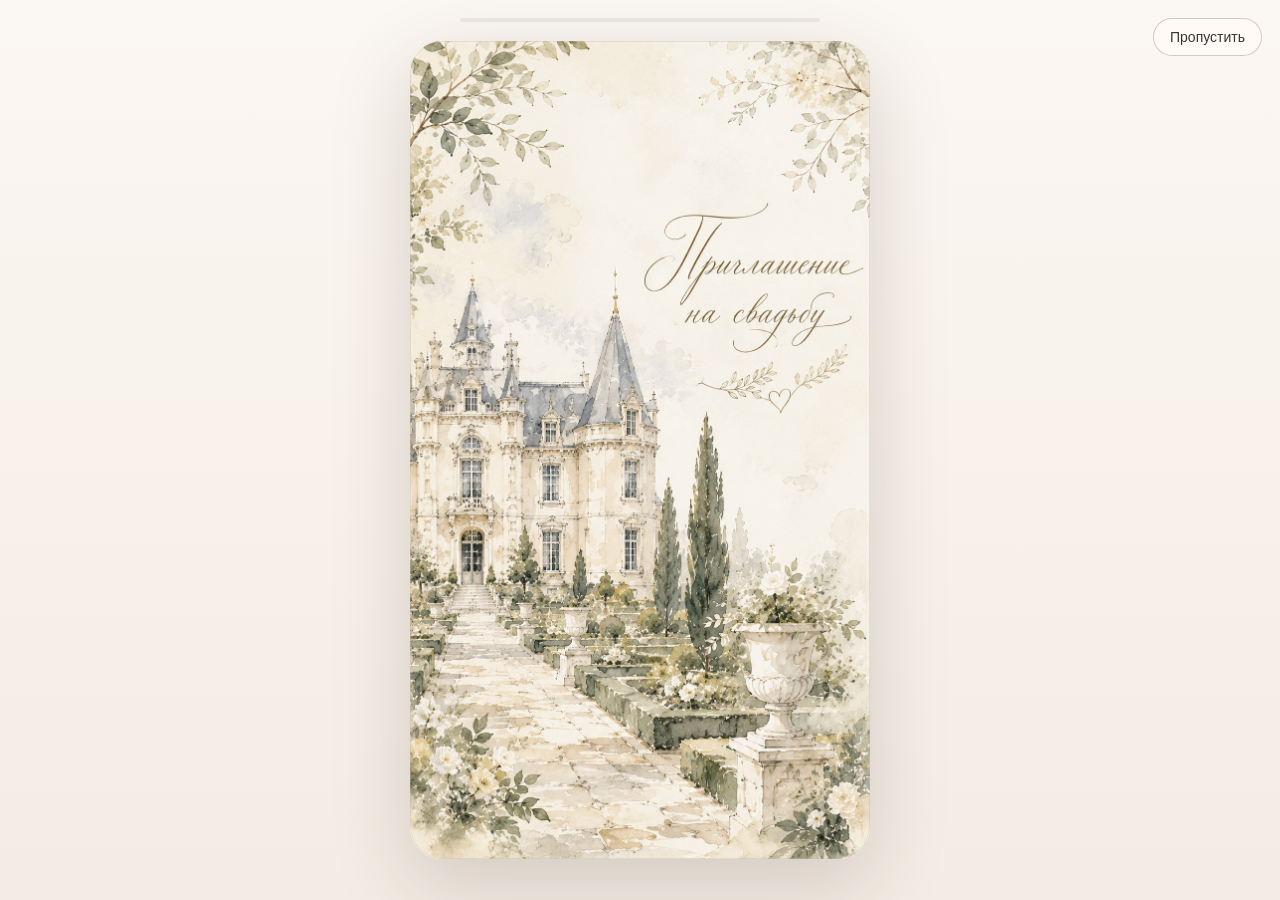
==== index.html @ 10ecd002 "initial commit" ====
<!DOCTYPE html>
<html lang="ru">
<head>
  <meta charset="UTF-8" />
  <meta name="viewport" content="width=device-width, initial-scale=1.0" />
  <meta name="robots" content="noindex,nofollow,noarchive,nosnippet,noimageindex" />
  <meta name="description" content="Персональное приглашение на свадьбу Дмитрия и Софьи — 18 сентября 2026 года." />
  <meta property="og:title" content="Свадьба Дмитрия и Софьи" />
  <meta property="og:description" content="Персональное приглашение на свадьбу — 18 сентября 2026 года." />
  <meta property="og:type" content="website" />
  <title>Свадьба Дмитрия и Софьи</title>
  <link rel="preconnect" href="https://fonts.googleapis.com">
  <link rel="preconnect" href="https://fonts.gstatic.com" crossorigin>
  <link href="https://fonts.googleapis.com/css2?family=Cormorant+Garamond:wght@400;500;600;700&family=Inter:wght@400;500;600&family=Marck+Script&display=swap" rel="stylesheet">
  <link rel="stylesheet" href="styles.css" />
</head>
<body class="intro-active">
  <div id="intro" class="intro-screen" aria-label="Анимационное приглашение">
    <button id="skipIntro" class="skip-intro" type="button">Пропустить</button>
    <div class="intro-progress" aria-hidden="true"><span id="progressBar"></span></div>

    <section class="intro-scene active" data-duration="4300">
      <div class="scene-card illustration-card">
        <img src="assets/scene-01-invitation.png" class="scene-bg contain-view no-zoom" alt="Акварельная заставка с замком и надписью Приглашение на свадьбу" />
      </div>
    </section>

    <section class="intro-scene" data-duration="3600">
      <div class="scene-card illustration-card">
        <img src="assets/scene-02-bride.png" class="scene-bg contain-view no-zoom" alt="Акварельная сцена с платьем невесты и именем Софья" />
      </div>
    </section>

    <section class="intro-scene" data-duration="3600">
      <div class="scene-card illustration-card">
        <img src="assets/scene-03-groom.png" class="scene-bg contain-view no-zoom" alt="Акварельная сцена с костюмом жениха и именем Дмитрий" />
      </div>
    </section>

    <section class="intro-scene" data-duration="4300">
      <div class="scene-card illustration-card">
        <img src="assets/scene-04-together.png" class="scene-bg contain-view no-zoom" alt="Акварельная сцена с приглашением отпраздновать свадьбу вместе" />
      </div>
    </section>

    <section class="intro-scene" data-duration="5600">
      <div class="scene-card illustration-card">
        <img src="assets/scene-05-details.png" class="scene-bg contain-view no-zoom" alt="Акварельная сцена с датой, временем и местом свадьбы" />
      </div>
    </section>
  </div>

  <main id="site" class="site hidden">
    <header class="hero section-paper">
      <div class="hero-inner">
        <figure class="hero-art watercolor-figure reveal" aria-hidden="true">
          <img src="assets/illustration-villa.png" alt="" />
        </figure>
        <p class="eyebrow" id="greeting">Дорогие гости!</p>
        <h1 class="hero-title">Дмитрий <span>&amp;</span> Софья</h1>
        <p class="hero-date">18 сентября 2026 · пятница</p>
        <p class="hero-text">Мы будем счастливы разделить с вами один из самых важных дней нашей жизни и приглашаем вас на нашу свадьбу.</p>
        <div class="hero-actions">
          <a href="#details" class="btn btn-primary">Открыть приглашение</a>
          <button id="calendarBtn" class="btn btn-outline" type="button">Добавить в календарь</button>
        </div>
      </div>
    </header>

    <section class="countdown-wrap">
      <div class="countdown section-paper small-paper">
        <p class="section-label">До встречи осталось</p>
        <div class="countdown-grid" id="countdown">
          <div><strong id="days">0</strong><span>дней</span></div>
          <div><strong id="hours">0</strong><span>часов</span></div>
          <div><strong id="minutes">0</strong><span>минут</span></div>
        </div>
      </div>
    </section>

    <section id="details" class="details section">
      <div class="section-head">
        <p class="section-label">Важная информация</p>
        <h2>Наш день</h2>
      </div>
      <div class="timeline-card section-paper">
        <div class="timeline-item timeline-item-simple">
          <div class="time">11:20</div>
          <div class="event">
            <h3>Роспись в ЗАГСе</h3>
            <p>Трогательное официальное начало нашего дня.</p>
          </div>
        </div>
        <div class="timeline-item illustrated-event">
          <div class="time">13:00</div>
          <div class="event">
            <h3>Венчание</h3>
            <p>Особенный и очень важный для нас момент.</p>
          </div>
          <figure class="timeline-art reveal" aria-hidden="true">
            <img src="assets/illustration-church.png" alt="" />
          </figure>
        </div>
        <div class="timeline-item illustrated-event reverse-art">
          <div class="time">15:00</div>
          <div class="event">
            <h3>Сбор гостей и welcome</h3>
            <p>Встречаемся, обнимаемся и начинаем праздничный вечер.</p>
          </div>
          <figure class="timeline-art reveal" aria-hidden="true">
            <img src="assets/illustration-dancers.png" alt="" />
          </figure>
        </div>
      </div>
    </section>

    <section class="section split-layout">
      <article class="section-paper info-card">
        <p class="section-label">Место проведения</p>
        <h2>12 Grand Cafe, Москва</h2>
        <p>На данный момент место проведения — <strong>12 Grand Cafe</strong>, Москва.</p>
        <p class="muted">Если появятся уточнения по адресу и логистике, мы обязательно сообщим их дополнительно.</p>
        <a class="btn btn-outline" target="_blank" rel="noopener" href="https://yandex.ru/maps/?text=12%20Grand%20Cafe%20Москва">Открыть на карте</a>
      </article>

      <article class="section-paper info-card">
        <p class="section-label">Пожелания</p>
        <h2>Немного деталей</h2>
        <ul class="soft-list">
          <li><strong>Пожалуйста, без цветов.</strong></li>
          <li>Самый ценный подарок для нас — ваше присутствие в этот день.</li>
          <li>Если вы захотите поздравить нас дополнительно, мы будем рады подарку в конверте.</li>
          <li>Если вам ближе выбрать подарок от себя, нам тоже будет очень приятно — мы будем рады вашему вниманию в любой форме.</li>
        </ul>
        <figure class="wishes-art reveal" aria-hidden="true">
          <img src="assets/illustration-dog.png" alt="" />
        </figure>
      </article>
    </section>

    <section class="section dress-code-section" id="dress-code">
      <div class="section-head">
        <p class="section-label">Дресс-код</p>
        <h2>Festive garden / cocktail</h2>
        <p class="section-subtitle">Нам будет особенно приятно, если вы поддержите мягкую, солнечную палитру нашего праздника.</p>
      </div>

      <div class="dress-code-card section-paper reveal">
        <div class="dress-code-copy">
          <p class="dress-code-lead">Выбирайте нежные, тёплые и природные оттенки. Необязательно попадать в точный цвет — достаточно сохранить общее настроение палитры.</p>

          <div class="palette-brushes" aria-label="Цветовая палитра свадьбы">
            <div class="brush-swatch peach"><span>Персиковый</span></div>
            <div class="brush-swatch apricot"><span>Абрикосовый</span></div>
            <div class="brush-swatch blush"><span>Пудрово-розовый</span></div>
            <div class="brush-swatch butter"><span>Масляно-жёлтый</span></div>
            <div class="brush-swatch sage"><span>Шалфейный</span></div>
            <div class="brush-swatch misty"><span>Дымчато-голубой</span></div>
          </div>

          <div class="dress-code-notes">
            <article>
              <h3>Для девушек</h3>
              <p>Платья миди или макси, женственные костюмы и лёгкие комплекты в персиковых, пудровых, коралловых, сливочных, масляно-жёлтых, шалфейных и дымчато-голубых оттенках.</p>
            </article>
            <article>
              <h3>Для мужчин</h3>
              <p>Светло-серые, бежевые, песочные или оливковые костюмы и брюки. Образ можно дополнить аксессуаром в цветах свадьбы.</p>
            </article>
          </div>

          <p class="dress-code-soft-note">Просим по возможности избегать полностью белых и полностью чёрных образов, неоновых оттенков, спортивной одежды и повседневного денима.</p>
        </div>

        <div class="dress-code-visuals" aria-label="Вдохновение для образов гостей">
          <figure class="moodboard-card moodboard-primary reveal">
            <img src="assets/dress-code-inspiration-01.webp" alt="Свадебная сервировка, пастельные цветы и платья в нежной палитре" />
          </figure>
          <figure class="moodboard-card moodboard-secondary reveal">
            <img src="assets/dress-code-inspiration-02.webp" alt="Яркая цветочная палитра с персиковыми, розовыми, зелёными и голубыми оттенками" />
          </figure>
        </div>
      </div>
    </section>

    <section class="section">
      <div class="section-head">
        <p class="section-label">Ответ на приглашение</p>
        <h2>Подтвердите, пожалуйста, ваше участие</h2>
        <p class="section-subtitle">Будем благодарны, если вы ответите заранее.</p>
      </div>

      <form id="rsvpForm" class="section-paper rsvp-form">
        <div class="form-row full">
          <label for="guestNames">Кого мы приглашаем</label>
          <input id="guestNames" name="guestNames" type="text" readonly />
        </div>

        <fieldset class="full attendance-options">
          <legend>Как вы планируете присутствовать?</legend>
          <label><input type="radio" name="attendance" value="Только на росписи" required> Только на росписи</label>
          <label><input type="radio" name="attendance" value="Только на венчании"> Только на венчании</label>
          <label><input type="radio" name="attendance" value="На венчании и банкете"> На венчании и банкете</label>
          <label><input type="radio" name="attendance" value="На росписи и банкете"> На росписи и банкете</label>
          <label><input type="radio" name="attendance" value="На росписи, венчании и банкете"> На росписи, венчании и банкете</label>
          <label><input type="radio" name="attendance" value="К сожалению, не смогу присутствовать"> К сожалению, не смогу присутствовать</label>
        </fieldset>

        <div class="form-row">
          <label for="contact">Телефон или Telegram</label>
          <input id="contact" name="contact" type="text" placeholder="Чтобы при необходимости быстро связаться с вами" />
        </div>

        <div class="form-row">
          <label for="comment">Комментарий</label>
          <textarea id="comment" name="comment" rows="4" placeholder="При желании вы можете оставить комментарий"></textarea>
        </div>

        <div class="form-row full consent-row">
          <label class="checkbox-line"><input type="checkbox" name="consent" required> Я согласен(на) на обработку указанных данных исключительно для организации свадебного мероприятия.</label>
        </div>

        <div class="form-actions">
          <button class="btn btn-primary" type="submit">Отправить ответ</button>
          <p id="formStatus" class="form-status" aria-live="polite"></p>
        </div>
      </form>
    </section>

    <section class="section organizers">
      <article class="section-paper info-card organizers-card">
        <p class="section-label">Организаторы</p>
        <h2>По всем вопросам можно обращаться</h2>
        <p><strong>Агентство ZABAVY RADI</strong></p>
        <div class="contact-grid">
          <div>
            <h3>Лена</h3>
            <a href="tel:+79376314016">+7 937 631 4016</a>
          </div>
          <div>
            <h3>София</h3>
            <a href="tel:+79160301520">+7 916 030 1520</a>
          </div>
        </div>
      </article>
    </section>

    <section class="closing-scene section">
      <div class="closing-card section-paper reveal">
        <figure class="closing-art" aria-hidden="true">
          <img src="assets/illustration-couple.png" alt="" />
        </figure>
        <div class="closing-copy">
          <p class="section-label">До встречи</p>
          <h2>Будем счастливы провести этот день вместе с вами</h2>
          <p>С любовью, Дмитрий и Софья</p>
        </div>
      </div>
    </section>

    <footer class="footer">
      <p>18 сентября 2026</p>
    </footer>
  </main>

  <script src="config.js"></script>
  <script src="app.js"></script>
</body>
</html>
---- styles.css ----
:root {
  --bg: #f5f0e7;
  --paper: #fffaf4;
  --paper-2: #fdf6ef;
  --ink: #3b342f;
  --soft-ink: #73685f;
  --line: #857568;
  --accent: #b99370;
  --accent-dark: #8c6b4e;
  --shadow: 0 18px 50px rgba(75, 57, 44, 0.10);
  --radius: 28px;
}

* { box-sizing: border-box; }
html { scroll-behavior: smooth; }
body {
  margin: 0;
  background:
    radial-gradient(circle at top left, rgba(185, 147, 112, 0.08), transparent 30%),
    radial-gradient(circle at bottom right, rgba(185, 147, 112, 0.06), transparent 28%),
    var(--bg);
  color: var(--ink);
  font-family: 'Inter', system-ui, sans-serif;
}
body::before {
  content: "";
  position: fixed;
  inset: 0;
  background-image: radial-gradient(rgba(80,60,45,0.04) 1px, transparent 1px);
  background-size: 10px 10px;
  pointer-events: none;
  opacity: .18;
}
body.intro-active { overflow: hidden; }
.hidden { display: none !important; }

.intro-screen {
  position: fixed;
  inset: 0;
  background: linear-gradient(180deg, #fbf7f2 0%, #f4ece4 100%);
  z-index: 50;
  overflow: hidden;
  transition: opacity .55s ease;
}
.skip-intro {
  position: absolute;
  right: 18px;
  top: 18px;
  z-index: 20;
  border: 1px solid rgba(59,52,47,.24);
  background: rgba(255,250,244,.82);
  color: var(--ink);
  padding: 10px 16px;
  border-radius: 999px;
  font-size: 14px;
  cursor: pointer;
  backdrop-filter: blur(8px);
}
.intro-progress {
  position: absolute;
  left: 50%;
  transform: translateX(-50%);
  top: 18px;
  width: min(360px, calc(100vw - 124px));
  height: 4px;
  background: rgba(59,52,47,.08);
  border-radius: 999px;
  overflow: hidden;
  z-index: 19;
}
.intro-progress span {
  display: block;
  width: 0;
  height: 100%;
  background: linear-gradient(90deg, #a88667, #d8b99b);
  transition: width .22s linear;
}
.intro-scene {
  position: absolute;
  inset: 0;
  display: grid;
  place-items: center;
  opacity: 0;
  transform: scale(1.03);
  pointer-events: none;
  transition: opacity .95s ease, transform 1.15s ease;
}
.intro-scene.active {
  opacity: 1;
  transform: scale(1);
}
.scene-card {
  position: relative;
  width: min(94vw, 460px);
  aspect-ratio: 9 / 16;
  border-radius: 32px;
  overflow: hidden;
  box-shadow: 0 24px 80px rgba(56, 39, 28, 0.18);
  background: #fff;
}
.scene-card::before {
  content: "";
  position: absolute;
  inset: 0;
  border-radius: 32px;
  box-shadow: inset 0 0 0 1px rgba(255,255,255,.45);
  z-index: 7;
}
.scene-bg {
  width: 100%;
  height: 100%;
  object-fit: cover;
  display: block;
  transform: scale(1.03);
  filter: saturate(.98) contrast(1.02);
}
.contain-view {
  object-fit: contain;
  padding: 0;
  background: #fbfaf7;
}
.intro-scene.active .scene-bg {
  animation: kenburns 5.8s ease forwards;
}
@keyframes kenburns {
  0% { transform: scale(1.03) translateY(0); }
  100% { transform: scale(1.08) translateY(-1.4%); }
}
.contain-view.intro-scene.active .scene-bg,
.intro-scene.active .contain-view { animation: none; }
.sky-card .scene-bg { object-position: center top; }
.warm-card .scene-bg { object-position: center center; }
.light-card .scene-bg { object-position: center center; }
.scene-shadow {
  position: absolute;
  inset: 0;
  z-index: 2;
  pointer-events: none;
}
.scene-shadow-sky {
  background: linear-gradient(180deg, rgba(255,255,255,.24) 0%, rgba(255,255,255,.04) 45%, rgba(255,250,245,.3) 100%);
}
.scene-shadow-warm {
  background: linear-gradient(180deg, rgba(255,248,238,.28) 0%, rgba(255,248,238,.06) 38%, rgba(241,226,208,.20) 100%);
}
.scene-shadow-light {
  background: linear-gradient(180deg, rgba(255,255,255,.18) 0%, rgba(255,255,255,.04) 100%);
}
.scene-content {
  position: absolute;
  z-index: 6;
  left: 50%;
  transform: translateX(-50%);
  text-align: center;
  width: calc(100% - 48px);
  color: #2f2a27;
  animation: fadeup 1.05s ease both;
}
.scene-content-top { top: 9%; }
.scene-content-middle { top: 23%; }
.scene-content-wide { width: calc(100% - 44px); }
.compact-content { width: calc(100% - 72px); }
.summary-content { width: calc(100% - 56px); }
.scene-plaque {
  padding: 16px 18px;
  border-radius: 24px;
  background: linear-gradient(180deg, rgba(255, 251, 246, 0.84), rgba(255, 248, 241, 0.62));
  backdrop-filter: blur(4px);
  box-shadow: 0 10px 30px rgba(90, 66, 46, 0.08);
}
.narrow-plaque {
  width: min(86%, 320px);
}
.invitation-plaque {
  width: min(88%, 360px);
}
.scene-kicker {
  font-family: 'Cormorant Garamond', serif;
  text-transform: uppercase;
  letter-spacing: .18em;
  font-size: 13px;
  margin: 0 0 8px;
  color: rgba(59,52,47,.78);
}
.scene-title {
  margin: 0;
  font-family: 'Cormorant Garamond', serif;
  font-size: clamp(42px, 8vw, 56px);
  line-height: .96;
  font-weight: 600;
  text-wrap: balance;
}
.scene-title span { color: var(--accent-dark); }
.scene-title-medium {
  font-size: clamp(32px, 7vw, 46px);
  line-height: 1.02;
}
.scene-meta {
  margin: 12px 0 0;
  font-size: 15px;
  color: rgba(59,52,47,.74);
}
.scene-name {
  margin: 2px 0 8px;
  font-family: 'Great Vibes', 'Marck Script', cursive;
  font-size: clamp(60px, 13vw, 82px);
  line-height: .95;
  font-weight: 400;
  color: #5c4132;
}
.scene-note {
  margin: 0;
  font-size: 14px;
  color: rgba(59,52,47,.66);
}
.elegant-script {
  text-shadow: 0 2px 12px rgba(255,255,255,.32);
}
.scene-script {
  margin: 12px 0 0;
  font-family: 'Great Vibes', 'Marck Script', cursive;
  font-size: clamp(30px, 6vw, 40px);
  line-height: 1.1;
  color: #6b4a3a;
}
.summary-tags {
  margin-top: 18px;
  display: flex;
  flex-direction: column;
  gap: 8px;
  align-items: center;
}
.summary-tags span {
  display: inline-flex;
  padding: 8px 14px;
  border-radius: 999px;
  background: rgba(255,255,255,.86);
  border: 1px solid rgba(59,52,47,.08);
  font-size: 14px;
  color: #3c342f;
  text-align: center;
}
@keyframes fadeup {
  from { opacity: 0; transform: translate(-50%, 18px); }
  to { opacity: 1; transform: translate(-50%, 0); }
}

.site {
  position: relative;
  z-index: 1;
  opacity: 0;
  transform: translateY(10px);
  transition: opacity .6s ease, transform .6s ease;
}
.site.revealed {
  opacity: 1;
  transform: translateY(0);
}
.section-paper {
  background: linear-gradient(180deg, var(--paper) 0%, var(--paper-2) 100%);
  border: 1px solid rgba(133,117,104,.25);
  border-radius: var(--radius);
  box-shadow: var(--shadow);
}
.hero {
  max-width: 980px;
  margin: 0 auto;
  padding: 28px 20px 10px;
  background: transparent;
  box-shadow: none;
  border: none;
}
.hero-inner {
  padding: 32px 24px 42px;
  text-align: center;
  position: relative;
  overflow: hidden;
}
.hero-inner::before,
.hero-inner::after {
  content: "~";
  position: absolute;
  color: rgba(133,117,104,.35);
  font-size: 70px;
  line-height: 1;
}
.hero-inner::before { left: 20px; top: 8px; transform: rotate(-12deg); }
.hero-inner::after { right: 20px; bottom: 8px; transform: rotate(12deg); }
.hero-art {
  width: 180px;
  margin: 0 auto 10px;
  padding: 8px;
  border-radius: 24px;
  background: rgba(255,255,255,.5);
}
.doodle-card svg { width: 100%; height: auto; display: block; }
.hero-stroke {
  stroke: var(--line);
  stroke-width: 4;
  stroke-linecap: round;
  stroke-linejoin: round;
}
.eyebrow, .section-label {
  font-family: 'Cormorant Garamond', serif;
  text-transform: uppercase;
  letter-spacing: .16em;
  font-size: 14px;
  color: var(--soft-ink);
  margin: 0 0 10px;
}
.hero-title {
  margin: 0;
  font-family: 'Cormorant Garamond', serif;
  font-size: clamp(52px, 8vw, 92px);
  font-weight: 600;
  line-height: .94;
}
.hero-title span { display: inline-block; font-size: .6em; margin: 0 .08em; color: var(--accent-dark); }
.hero-date {
  margin: 18px 0 10px;
  font-size: 18px;
  color: var(--accent-dark);
}
.hero-text {
  max-width: 620px;
  margin: 0 auto;
  font-size: 18px;
  line-height: 1.65;
  color: var(--soft-ink);
}
.hero-actions {
  margin-top: 24px;
  display: flex;
  flex-wrap: wrap;
  gap: 12px;
  justify-content: center;
}
.btn {
  appearance: none;
  border: 1px solid var(--accent-dark);
  border-radius: 999px;
  padding: 13px 18px;
  text-decoration: none;
  font-size: 15px;
  font-weight: 600;
  cursor: pointer;
  transition: transform .2s ease, background .2s ease, color .2s ease;
}
.btn:hover { transform: translateY(-1px); }
.btn-primary { background: var(--accent-dark); color: #fff; }
.btn-outline { background: transparent; color: var(--ink); }

.countdown-wrap { padding: 6px 20px 0; }
.countdown {
  max-width: 620px;
  margin: 0 auto;
  padding: 20px 24px;
  text-align: center;
}
.small-paper { border-radius: 22px; }
.countdown-grid {
  display: grid;
  grid-template-columns: repeat(3, 1fr);
  gap: 12px;
  margin-top: 14px;
}
.countdown-grid div {
  padding: 12px;
  border: 1px dashed rgba(133,117,104,.35);
  border-radius: 18px;
}
.countdown-grid strong {
  display: block;
  font-family: 'Cormorant Garamond', serif;
  font-size: clamp(30px, 6vw, 44px);
}
.countdown-grid span { color: var(--soft-ink); font-size: 14px; }

.section {
  max-width: 980px;
  margin: 0 auto;
  padding: 50px 20px 0;
}
.section-head {
  text-align: center;
  margin-bottom: 18px;
}
.section h2, .info-card h2, .organizers-card h2 {
  font-family: 'Cormorant Garamond', serif;
  font-size: clamp(36px, 6vw, 54px);
  line-height: 1.05;
  margin: 0;
}
.section-subtitle {
  margin: 10px auto 0;
  max-width: 560px;
  color: var(--soft-ink);
}
.timeline-card {
  padding: 26px 22px;
}
.timeline-item {
  display: grid;
  grid-template-columns: 90px 1fr;
  gap: 16px;
  padding: 16px 0;
  border-bottom: 1px dashed rgba(133,117,104,.32);
}
.timeline-item:last-child { border-bottom: none; }
.time {
  font-family: 'Cormorant Garamond', serif;
  font-size: 34px;
  color: var(--accent-dark);
}
.event h3 {
  margin: 0 0 6px;
  font-size: 22px;
  font-family: 'Cormorant Garamond', serif;
}
.event p {
  margin: 0;
  color: var(--soft-ink);
  line-height: 1.6;
}
.split-layout {
  display: grid;
  grid-template-columns: 1fr 1fr;
  gap: 18px;
}
.info-card {
  padding: 26px 24px;
}
.muted { color: var(--soft-ink); }
.soft-list {
  margin: 0;
  padding-left: 18px;
  line-height: 1.7;
  color: var(--soft-ink);
}
.soft-list li + li { margin-top: 8px; }
.rsvp-form {
  padding: 24px;
  display: grid;
  grid-template-columns: 1fr 1fr;
  gap: 18px;
}
.form-row,
.attendance-options,
.form-actions { display: flex; flex-direction: column; gap: 8px; }
.full { grid-column: 1 / -1; }
label, legend {
  font-size: 14px;
  color: var(--soft-ink);
}
input[type="text"], textarea {
  width: 100%;
  padding: 14px 14px;
  border-radius: 16px;
  border: 1px solid rgba(133,117,104,.28);
  background: rgba(255,255,255,.7);
  color: var(--ink);
  font: inherit;
}
input[readonly] { color: var(--ink); }
textarea { resize: vertical; min-height: 130px; }
fieldset {
  margin: 0;
  padding: 16px;
  border-radius: 18px;
  border: 1px dashed rgba(133,117,104,.35);
}
.attendance-options label,
.checkbox-line {
  display: flex;
  align-items: flex-start;
  gap: 10px;
  line-height: 1.45;
  color: var(--ink);
}
.attendance-options label + label { margin-top: 10px; }
input[type="radio"], input[type="checkbox"] { margin-top: 3px; accent-color: var(--accent-dark); }
.form-actions { align-items: flex-start; }
.form-status {
  min-height: 22px;
  margin: 6px 0 0;
  color: var(--accent-dark);
}
.organizers { padding-bottom: 22px; }
.organizers-card { text-align: center; }
.contact-grid {
  display: grid;
  grid-template-columns: repeat(2, 1fr);
  gap: 12px;
  margin-top: 18px;
}
.contact-grid div {
  padding: 16px;
  border: 1px dashed rgba(133,117,104,.35);
  border-radius: 18px;
}
.contact-grid h3 {
  margin: 0 0 6px;
  font-family: 'Cormorant Garamond', serif;
  font-size: 28px;
}
.contact-grid a {
  color: var(--accent-dark);
  text-decoration: none;
  font-weight: 600;
}
.footer {
  padding: 24px 20px 50px;
  text-align: center;
  color: var(--soft-ink);
  font-family: 'Cormorant Garamond', serif;
  font-size: 28px;
}

@media (max-width: 760px) {
  .scene-card { width: min(95vw, 430px); border-radius: 28px; }
  .scene-content { width: calc(100% - 34px); }
  .compact-content { width: calc(100% - 52px); }
  .summary-content { width: calc(100% - 44px); }
  .scene-plaque { padding: 14px 14px; border-radius: 20px; }
  .narrow-plaque, .invitation-plaque { width: min(90%, 340px); }
  .scene-script { font-size: clamp(28px, 7vw, 36px); }
  .hero-inner { padding: 26px 18px 34px; }
  .split-layout, .rsvp-form { grid-template-columns: 1fr; }
  .timeline-item { grid-template-columns: 1fr; gap: 4px; }
  .time { font-size: 30px; }
  .contact-grid { grid-template-columns: 1fr; }
  .countdown-grid { gap: 8px; }
}

@media (prefers-reduced-motion: reduce) {
  html { scroll-behavior: auto; }
  *, *::before, *::after { animation: none !important; transition: none !important; }
}


/* Updated intro illustration mode */
.illustration-card {
  background: linear-gradient(180deg, #fdfaf5 0%, #f8f1e8 100%);
}
.illustration-card::before {
  box-shadow: inset 0 0 0 1px rgba(203, 185, 166, 0.35);
}
.scene-bg.no-zoom {
  object-fit: contain;
  background: #fbf8f2;
  transform: scale(1);
  filter: none;
}
.intro-scene.active .scene-bg.no-zoom {
  animation: illustrationBreath 5.8s ease forwards;
}
@keyframes illustrationBreath {
  0% { transform: scale(1) translateY(0); }
  100% { transform: scale(1.018) translateY(-0.4%); }
}

/* Integrated watercolor illustrations for the main invitation */
.watercolor-figure,
.timeline-art,
.wishes-art,
.closing-art {
  margin: 0;
}
.watercolor-figure img,
.timeline-art img,
.wishes-art img,
.closing-art img {
  display: block;
  width: 100%;
  height: auto;
}
.hero-art.watercolor-figure {
  width: min(440px, 82vw);
  margin: 0 auto 18px;
  padding: 0;
  border-radius: 0;
  background: transparent;
}
.hero-art.watercolor-figure img {
  filter: saturate(.9) contrast(.98);
}
.timeline-item.illustrated-event {
  grid-template-columns: 90px minmax(0, 1fr) minmax(180px, 250px);
  align-items: center;
}
.timeline-art {
  max-width: 250px;
  justify-self: end;
  opacity: .94;
}
.timeline-item.reverse-art .timeline-art {
  transform: rotate(-1deg);
}
.wishes-art {
  max-width: 280px;
  margin: 18px auto -6px;
}
.closing-scene {
  padding-bottom: 18px;
}
.closing-card {
  display: grid;
  grid-template-columns: minmax(170px, 280px) 1fr;
  gap: 24px;
  align-items: center;
  padding: 24px 28px;
  overflow: hidden;
}
.closing-art {
  max-width: 250px;
  justify-self: center;
}
.closing-copy h2 {
  font-family: 'Cormorant Garamond', serif;
  font-size: clamp(32px, 5vw, 50px);
  line-height: 1.05;
  margin: 0 0 12px;
}
.closing-copy p:last-child {
  margin: 0;
  color: var(--accent-dark);
  font-family: 'Cormorant Garamond', serif;
  font-size: 24px;
}
.reveal {
  opacity: 0;
  transform: translateY(18px) scale(.985);
  transition: opacity .8s ease, transform .9s ease;
}
.reveal.is-visible {
  opacity: 1;
  transform: translateY(0) scale(1);
}
@media (max-width: 760px) {
  .timeline-item.illustrated-event {
    grid-template-columns: 1fr;
  }
  .timeline-art {
    max-width: 280px;
    justify-self: center;
    margin-top: 10px;
  }
  .closing-card {
    grid-template-columns: 1fr;
    text-align: center;
  }
  .closing-art {
    max-width: 220px;
  }
}

/* Dress-code section */
.dress-code-section {
  padding-top: 58px;
}
.dress-code-card {
  display: grid;
  grid-template-columns: minmax(0, 1.05fr) minmax(300px, .95fr);
  gap: 28px;
  padding: 28px;
  overflow: hidden;
  position: relative;
}
.dress-code-card::before {
  content: "";
  position: absolute;
  width: 220px;
  height: 220px;
  right: -80px;
  top: -90px;
  border-radius: 50%;
  background: radial-gradient(circle, rgba(255,179,132,.20), rgba(255,179,132,0) 68%);
  pointer-events: none;
}
.dress-code-copy {
  position: relative;
  z-index: 1;
}
.dress-code-lead {
  margin: 0 0 22px;
  font-size: 17px;
  line-height: 1.7;
  color: var(--soft-ink);
}
.palette-brushes {
  display: grid;
  grid-template-columns: repeat(3, minmax(0, 1fr));
  gap: 12px;
  margin: 0 0 24px;
}
.brush-swatch {
  min-height: 74px;
  display: flex;
  align-items: flex-end;
  padding: 11px 12px;
  border-radius: 18px 9px 16px 10px;
  position: relative;
  overflow: hidden;
  box-shadow: inset 0 0 0 1px rgba(255,255,255,.35), 0 8px 20px rgba(96,71,50,.06);
  transform: rotate(-.4deg);
}
.brush-swatch:nth-child(even) { transform: rotate(.5deg); }
.brush-swatch::before,
.brush-swatch::after {
  content: "";
  position: absolute;
  inset: 7px -9px;
  background: rgba(255,255,255,.15);
  border-radius: 48% 52% 44% 56%;
  filter: blur(7px);
}
.brush-swatch::after {
  inset: auto -6px -12px 8px;
  height: 24px;
  background: rgba(255,255,255,.20);
}
.brush-swatch span {
  position: relative;
  z-index: 1;
  font-size: 12px;
  line-height: 1.2;
  color: rgba(58,47,40,.82);
  font-weight: 600;
}
.brush-swatch.peach { background: #ffc98c; }
.brush-swatch.apricot { background: #ffb384; }
.brush-swatch.blush { background: #e99797; }
.brush-swatch.butter { background: #f6d887; }
.brush-swatch.sage { background: #c7c29d; }
.brush-swatch.misty { background: #b8cfe0; }
.dress-code-notes {
  display: grid;
  grid-template-columns: repeat(2, minmax(0, 1fr));
  gap: 14px;
}
.dress-code-notes article {
  padding: 16px;
  border: 1px dashed rgba(133,117,104,.34);
  border-radius: 18px;
  background: rgba(255,255,255,.40);
}
.dress-code-notes h3 {
  margin: 0 0 7px;
  font-family: 'Cormorant Garamond', serif;
  font-size: 25px;
}
.dress-code-notes p {
  margin: 0;
  color: var(--soft-ink);
  line-height: 1.62;
  font-size: 14px;
}
.dress-code-soft-note {
  margin: 18px 0 0;
  padding-left: 16px;
  border-left: 2px solid rgba(140,107,78,.35);
  color: var(--soft-ink);
  font-size: 14px;
  line-height: 1.65;
}
.dress-code-visuals {
  display: grid;
  grid-template-columns: 1fr .82fr;
  gap: 14px;
  align-items: center;
  min-height: 520px;
}
.moodboard-card {
  margin: 0;
  border-radius: 22px;
  overflow: hidden;
  background: #fff;
  box-shadow: 0 20px 50px rgba(79,60,47,.13);
  border: 8px solid rgba(255,253,249,.92);
}
.moodboard-card img {
  display: block;
  width: 100%;
  height: 100%;
  object-fit: cover;
}
.moodboard-primary {
  height: 500px;
  transform: rotate(-1.4deg);
}
.moodboard-secondary {
  height: 410px;
  transform: translateY(22px) rotate(1.8deg);
}
@media (max-width: 900px) {
  .dress-code-card {
    grid-template-columns: 1fr;
  }
  .dress-code-visuals {
    min-height: 0;
    grid-template-columns: 1fr 1fr;
  }
  .moodboard-primary,
  .moodboard-secondary {
    height: 440px;
    transform: rotate(-.8deg);
  }
  .moodboard-secondary { transform: translateY(12px) rotate(1deg); }
}
@media (max-width: 620px) {
  .dress-code-card { padding: 20px; }
  .palette-brushes { grid-template-columns: repeat(2, minmax(0,1fr)); }
  .dress-code-notes { grid-template-columns: 1fr; }
  .dress-code-visuals {
    grid-template-columns: 1fr;
    gap: 18px;
  }
  .moodboard-primary,
  .moodboard-secondary {
    height: auto;
    transform: none;
  }
  .moodboard-card img { height: auto; object-fit: contain; }
}
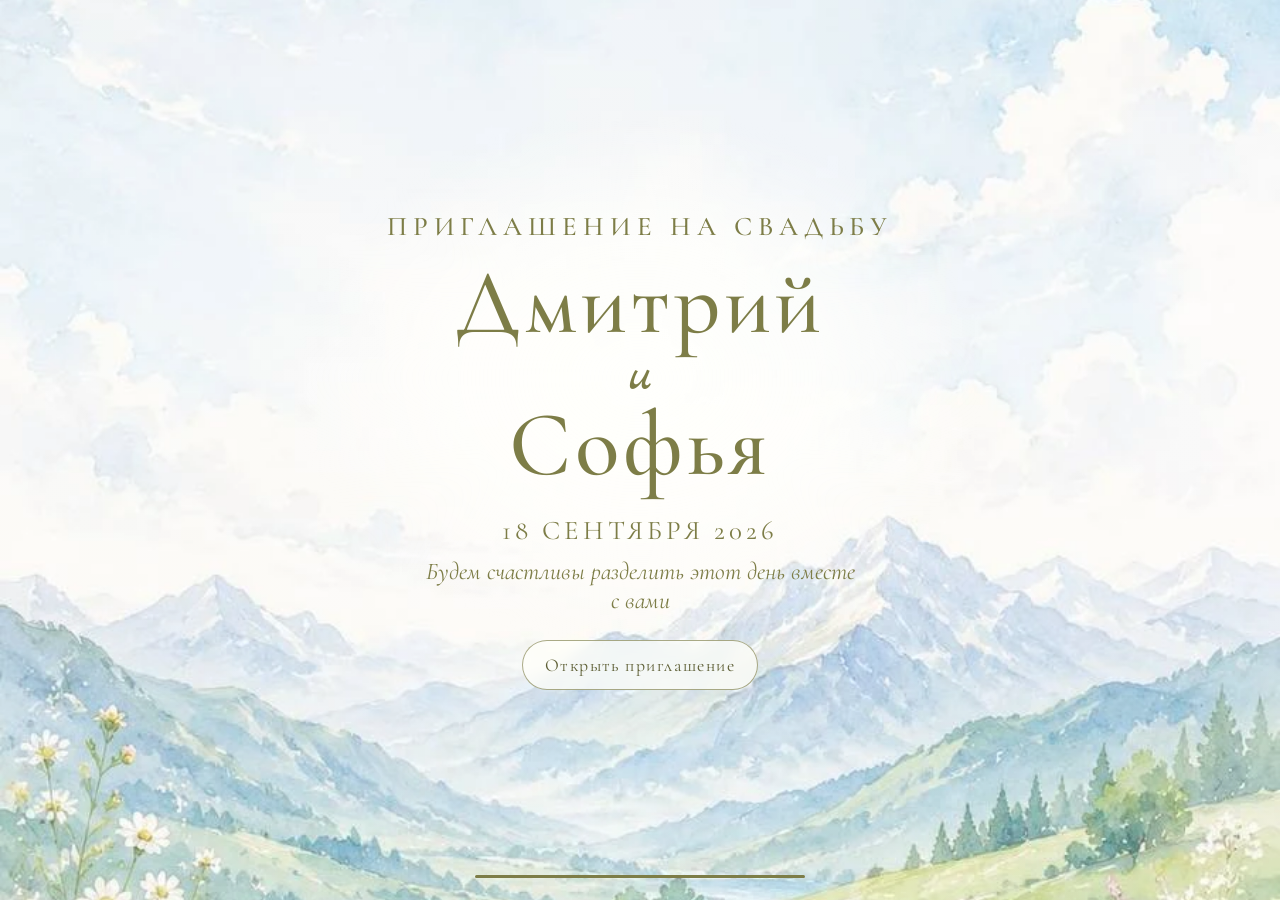
==== commit ea093505: "Изменение превью, дизайна, шрифтов, добавление недостающих фото" ====
--- a/index.html
+++ b/index.html
@@ -9,257 +9,258 @@
   <meta property="og:description" content="Персональное приглашение на свадьбу — 18 сентября 2026 года." />
   <meta property="og:type" content="website" />
   <title>Свадьба Дмитрия и Софьи</title>
-  <link rel="preconnect" href="https://fonts.googleapis.com">
-  <link rel="preconnect" href="https://fonts.gstatic.com" crossorigin>
-  <link href="https://fonts.googleapis.com/css2?family=Cormorant+Garamond:wght@400;500;600;700&family=Inter:wght@400;500;600&family=Marck+Script&display=swap" rel="stylesheet">
+
+  <link rel="preconnect" href="https://fonts.googleapis.com" />
+  <link rel="preconnect" href="https://fonts.gstatic.com" crossorigin />
+  <link href="https://fonts.googleapis.com/css2?family=Cormorant+Garamond:ital,wght@0,400;0,500;0,600;1,400&family=Inter:wght@400;500;600&family=Marck+Script&display=swap" rel="stylesheet" />
   <link rel="stylesheet" href="styles.css" />
 </head>
 <body class="intro-active">
-  <div id="intro" class="intro-screen" aria-label="Анимационное приглашение">
-    <button id="skipIntro" class="skip-intro" type="button">Пропустить</button>
-    <div class="intro-progress" aria-hidden="true"><span id="progressBar"></span></div>
-
-    <section class="intro-scene active" data-duration="4300">
-      <div class="scene-card illustration-card">
-        <img src="assets/scene-01-invitation.png" class="scene-bg contain-view no-zoom" alt="Акварельная заставка с замком и надписью Приглашение на свадьбу" />
-      </div>
-    </section>
-
-    <section class="intro-scene" data-duration="3600">
-      <div class="scene-card illustration-card">
-        <img src="assets/scene-02-bride.png" class="scene-bg contain-view no-zoom" alt="Акварельная сцена с платьем невесты и именем Софья" />
-      </div>
-    </section>
-
-    <section class="intro-scene" data-duration="3600">
-      <div class="scene-card illustration-card">
-        <img src="assets/scene-03-groom.png" class="scene-bg contain-view no-zoom" alt="Акварельная сцена с костюмом жениха и именем Дмитрий" />
-      </div>
-    </section>
-
-    <section class="intro-scene" data-duration="4300">
-      <div class="scene-card illustration-card">
-        <img src="assets/scene-04-together.png" class="scene-bg contain-view no-zoom" alt="Акварельная сцена с приглашением отпраздновать свадьбу вместе" />
-      </div>
-    </section>
-
-    <section class="intro-scene" data-duration="5600">
-      <div class="scene-card illustration-card">
-        <img src="assets/scene-05-details.png" class="scene-bg contain-view no-zoom" alt="Акварельная сцена с датой, временем и местом свадьбы" />
-      </div>
-    </section>
+  <!-- Одна заставка на основе акварельного пейзажа -->
+  <div id="intro" class="intro" aria-label="Заставка свадебного приглашения">
+    <div class="intro__wash" aria-hidden="true"></div>
+    <div class="intro__content">
+      <p class="intro__eyebrow">Приглашение на свадьбу</p>
+      <h1 class="intro__names">Дмитрий <span>и</span> Софья</h1>
+      <p class="intro__date">18 сентября 2026</p>
+      <p class="intro__line">Будем счастливы разделить этот день вместе с вами</p>
+      <button id="openInvitation" class="intro__button" type="button">Открыть приглашение</button>
+    </div>
+    <div class="intro__progress" aria-hidden="true"><span></span></div>
   </div>
 
   <main id="site" class="site hidden">
-    <header class="hero section-paper">
-      <div class="hero-inner">
-        <figure class="hero-art watercolor-figure reveal" aria-hidden="true">
-          <img src="assets/illustration-villa.png" alt="" />
-        </figure>
-        <p class="eyebrow" id="greeting">Дорогие гости!</p>
-        <h1 class="hero-title">Дмитрий <span>&amp;</span> Софья</h1>
-        <p class="hero-date">18 сентября 2026 · пятница</p>
-        <p class="hero-text">Мы будем счастливы разделить с вами один из самых важных дней нашей жизни и приглашаем вас на нашу свадьбу.</p>
-        <div class="hero-actions">
-          <a href="#details" class="btn btn-primary">Открыть приглашение</a>
-          <button id="calendarBtn" class="btn btn-outline" type="button">Добавить в календарь</button>
-        </div>
+    <!-- Главное окно приглашения: стилистика Save the Date -->
+    <header class="invitation-card hero-card reveal">
+      <figure class="hero-card__art" aria-hidden="true">
+        <img src="assets/art-hero-top.png" alt="" />
+      </figure>
+      <div class="hero-card__ornament" aria-hidden="true"></div>
+      <p class="editorial-label" id="greeting">Дорогие гости!</p>
+      <h1 class="script-title">Дмитрий и Софья</h1>
+      <p class="hero-card__small">приглашают вас на свадьбу</p>
+      <p class="hero-card__date">18 · 09 · 2026</p>
+      <p class="hero-card__weekday">пятница</p>
+      <p class="hero-card__copy">Мы будем счастливы разделить с вами один из самых важных дней нашей жизни.</p>
+      <div class="hero-actions">
+        <a href="#schedule" class="button button--filled">Программа дня</a>
+        <button id="calendarBtn" class="button button--outline" type="button">Добавить в календарь</button>
       </div>
     </header>
 
-    <section class="countdown-wrap">
-      <div class="countdown section-paper small-paper">
-        <p class="section-label">До встречи осталось</p>
-        <div class="countdown-grid" id="countdown">
-          <div><strong id="days">0</strong><span>дней</span></div>
-          <div><strong id="hours">0</strong><span>часов</span></div>
-          <div><strong id="minutes">0</strong><span>минут</span></div>
-        </div>
-      </div>
-    </section>
-
-    <section id="details" class="details section">
-      <div class="section-head">
-        <p class="section-label">Важная информация</p>
-        <h2>Наш день</h2>
-      </div>
-      <div class="timeline-card section-paper">
-        <div class="timeline-item timeline-item-simple">
-          <div class="time">11:20</div>
-          <div class="event">
+    <section class="countdown-shell">
+      <div class="invitation-card countdown-card reveal">
+        <figure class="countdown-card__art" aria-hidden="true">
+          <img src="assets/art-meeting.png" alt="" />
+        </figure>
+        <div class="countdown-card__content">
+          <p class="editorial-label">До встречи осталось</p>
+          <div class="countdown-grid" id="countdown">
+            <div><strong id="days">0</strong><span>дней</span></div>
+            <div><strong id="hours">0</strong><span>часов</span></div>
+            <div><strong id="minutes">0</strong><span>минут</span></div>
+          </div>
+        </div>
+      </div>
+    </section>
+
+    <section id="schedule" class="page-section">
+      <div class="section-heading reveal">
+        <p class="editorial-label">18 сентября 2026</p>
+        <h2 class="script-title section-title">Наш день</h2>
+        <p class="section-subtitle">Три важных момента, которые мы мечтаем прожить вместе с вами.</p>
+      </div>
+
+      <div class="schedule-grid">
+        <article class="invitation-card event-card reveal">
+          <figure class="event-card__image event-card__image--zags" aria-hidden="true">
+            <img src="assets/art-zags.webp" alt="" />
+          </figure>
+          <div class="event-card__copy">
+            <p class="event-time">11:20</p>
             <h3>Роспись в ЗАГСе</h3>
-            <p>Трогательное официальное начало нашего дня.</p>
-          </div>
-        </div>
-        <div class="timeline-item illustrated-event">
-          <div class="time">13:00</div>
-          <div class="event">
+            <p>Официальное и очень трогательное начало нашего свадебного дня.</p>
+          </div>
+        </article>
+
+        <article class="invitation-card event-card reveal">
+          <figure class="event-card__image event-card__image--venchanie" aria-hidden="true">
+            <img src="assets/art-venchanie.png" alt="" />
+          </figure>
+          <div class="event-card__copy">
+            <p class="event-time">13:00</p>
             <h3>Венчание</h3>
-            <p>Особенный и очень важный для нас момент.</p>
-          </div>
-          <figure class="timeline-art reveal" aria-hidden="true">
-            <img src="assets/illustration-church.png" alt="" />
+            <p>Особенный момент, наполненный теплом, смыслом и любовью.</p>
+          </div>
+        </article>
+
+        <article class="invitation-card event-card reveal">
+          <figure class="event-card__image event-card__image--table" aria-hidden="true">
+            <img src="assets/art-table.webp" alt="" />
           </figure>
-        </div>
-        <div class="timeline-item illustrated-event reverse-art">
-          <div class="time">15:00</div>
-          <div class="event">
+          <div class="event-card__copy">
+            <p class="event-time">15:00</p>
             <h3>Сбор гостей и welcome</h3>
-            <p>Встречаемся, обнимаемся и начинаем праздничный вечер.</p>
-          </div>
-          <figure class="timeline-art reveal" aria-hidden="true">
-            <img src="assets/illustration-dancers.png" alt="" />
-          </figure>
-        </div>
-      </div>
-    </section>
-
-    <section class="section split-layout">
-      <article class="section-paper info-card">
-        <p class="section-label">Место проведения</p>
-        <h2>12 Grand Cafe, Москва</h2>
-        <p>На данный момент место проведения — <strong>12 Grand Cafe</strong>, Москва.</p>
-        <p class="muted">Если появятся уточнения по адресу и логистике, мы обязательно сообщим их дополнительно.</p>
-        <a class="btn btn-outline" target="_blank" rel="noopener" href="https://yandex.ru/maps/?text=12%20Grand%20Cafe%20Москва">Открыть на карте</a>
-      </article>
-
-      <article class="section-paper info-card">
-        <p class="section-label">Пожелания</p>
-        <h2>Немного деталей</h2>
-        <ul class="soft-list">
-          <li><strong>Пожалуйста, без цветов.</strong></li>
-          <li>Самый ценный подарок для нас — ваше присутствие в этот день.</li>
-          <li>Если вы захотите поздравить нас дополнительно, мы будем рады подарку в конверте.</li>
-          <li>Если вам ближе выбрать подарок от себя, нам тоже будет очень приятно — мы будем рады вашему вниманию в любой форме.</li>
-        </ul>
-        <figure class="wishes-art reveal" aria-hidden="true">
-          <img src="assets/illustration-dog.png" alt="" />
-        </figure>
-      </article>
-    </section>
-
-    <section class="section dress-code-section" id="dress-code">
-      <div class="section-head">
-        <p class="section-label">Дресс-код</p>
-        <h2>Festive garden / cocktail</h2>
+            <p>Встречаемся, знакомимся, обнимаемся и начинаем праздничный вечер.</p>
+          </div>
+        </article>
+      </div>
+    </section>
+
+    <section class="page-section">
+      <article class="invitation-card route-card reveal">
+        <div class="route-card__copy">
+          <p class="editorial-label">Маршрут дня</p>
+          <h2 class="script-title section-title">От одного события к другому</h2>
+          <p>Между площадками будет время спокойно добраться, перевести дух и настроиться на следующую часть праздника.</p>
+        </div>
+        <figure class="route-card__art" aria-hidden="true">
+          <img src="assets/art-scooter.webp" alt="" />
+        </figure>
+      </article>
+    </section>
+
+    <section class="page-section">
+      <div class="section-heading reveal">
+        <p class="editorial-label">Праздничный вечер</p>
+        <h2 class="script-title section-title">12 Grand Cafe</h2>
+      </div>
+
+      <article class="invitation-card venue-card reveal">
+        <figure class="venue-card__art">
+          <img src="assets/art-grand-cafe.webp" alt="Акварельная иллюстрация 12 Grand Cafe" />
+        </figure>
+        <div class="venue-card__copy">
+          <p class="editorial-label">Москва · сбор гостей в 15:00</p>
+          <h3>12 Grand Cafe</h3>
+          <p>Здесь продолжится наш праздник: welcome, ужин, поздравления, музыка и танцы.</p>
+          <p class="muted">Если появятся уточнения по адресу и логистике, мы обязательно сообщим их дополнительно.</p>
+          <a class="button button--outline" target="_blank" rel="noopener" href="https://yandex.ru/maps/?text=12%20Grand%20Cafe%20Москва">Открыть на карте</a>
+        </div>
+      </article>
+    </section>
+
+    <section class="page-section">
+      <article class="invitation-card celebration-card reveal">
+        <div class="celebration-card__copy">
+          <p class="editorial-label">Вечером</p>
+          <h2 class="script-title section-title">Танцы и веселье</h2>
+          <p>После торжественной части будем много общаться, смеяться и танцевать. Удобная обувь для позднего вечера точно не будет лишней.</p>
+        </div>
+        <figure class="celebration-card__art" aria-hidden="true">
+          <img src="assets/art-dancers.webp" alt="" />
+        </figure>
+      </article>
+    </section>
+
+    <section id="dress-code" class="page-section">
+      <div class="section-heading reveal">
+        <p class="editorial-label">Дресс-код</p>
+        <h2 class="script-title section-title">Festive garden / cocktail</h2>
         <p class="section-subtitle">Нам будет особенно приятно, если вы поддержите мягкую, солнечную палитру нашего праздника.</p>
       </div>
 
-      <div class="dress-code-card section-paper reveal">
-        <div class="dress-code-copy">
-          <p class="dress-code-lead">Выбирайте нежные, тёплые и природные оттенки. Необязательно попадать в точный цвет — достаточно сохранить общее настроение палитры.</p>
-
-          <div class="palette-brushes" aria-label="Цветовая палитра свадьбы">
-            <div class="brush-swatch peach"><span>Персиковый</span></div>
-            <div class="brush-swatch apricot"><span>Абрикосовый</span></div>
-            <div class="brush-swatch blush"><span>Пудрово-розовый</span></div>
-            <div class="brush-swatch butter"><span>Масляно-жёлтый</span></div>
-            <div class="brush-swatch sage"><span>Шалфейный</span></div>
-            <div class="brush-swatch misty"><span>Дымчато-голубой</span></div>
-          </div>
-
-          <div class="dress-code-notes">
-            <article>
-              <h3>Для девушек</h3>
-              <p>Платья миди или макси, женственные костюмы и лёгкие комплекты в персиковых, пудровых, коралловых, сливочных, масляно-жёлтых, шалфейных и дымчато-голубых оттенках.</p>
-            </article>
-            <article>
-              <h3>Для мужчин</h3>
-              <p>Светло-серые, бежевые, песочные или оливковые костюмы и брюки. Образ можно дополнить аксессуаром в цветах свадьбы.</p>
-            </article>
-          </div>
-
-          <p class="dress-code-soft-note">Просим по возможности избегать полностью белых и полностью чёрных образов, неоновых оттенков, спортивной одежды и повседневного денима.</p>
-        </div>
-
-        <div class="dress-code-visuals" aria-label="Вдохновение для образов гостей">
-          <figure class="moodboard-card moodboard-primary reveal">
-            <img src="assets/dress-code-inspiration-01.webp" alt="Свадебная сервировка, пастельные цветы и платья в нежной палитре" />
-          </figure>
-          <figure class="moodboard-card moodboard-secondary reveal">
-            <img src="assets/dress-code-inspiration-02.webp" alt="Яркая цветочная палитра с персиковыми, розовыми, зелёными и голубыми оттенками" />
-          </figure>
-        </div>
-      </div>
-    </section>
-
-    <section class="section">
-      <div class="section-head">
-        <p class="section-label">Ответ на приглашение</p>
-        <h2>Подтвердите, пожалуйста, ваше участие</h2>
+      <div class="invitation-card dress-code-card reveal">
+        <div class="palette" aria-label="Палитра свадьбы">
+          <div class="palette__swatch" style="--swatch:#FFC98C">Персиковый</div>
+          <div class="palette__swatch" style="--swatch:#FFB384">Абрикосовый</div>
+          <div class="palette__swatch" style="--swatch:#F6CEC7">Пудровый</div>
+          <div class="palette__swatch" style="--swatch:#FBE47E">Масляный</div>
+          <div class="palette__swatch" style="--swatch:#C7C29D">Шалфейный</div>
+          <div class="palette__swatch" style="--swatch:#B4C5D2">Голубой</div>
+        </div>
+
+        <div class="dress-code-columns">
+          <article>
+            <h3>Для девушек</h3>
+            <p>Платья миди или макси, женственные костюмы и лёгкие комплекты в персиковых, пудровых, сливочных, масляно-жёлтых, шалфейных и дымчато-голубых оттенках.</p>
+          </article>
+          <article>
+            <h3>Для мужчин</h3>
+            <p>Светло-серые, бежевые, песочные или оливковые костюмы и брюки. Образ можно дополнить аксессуаром в цветах свадьбы.</p>
+          </article>
+        </div>
+        <p class="soft-note">Просим по возможности избегать полностью белых и полностью чёрных образов, неоновых оттенков, спортивной одежды и повседневного денима.</p>
+      </div>
+    </section>
+
+    <section class="page-section">
+      <article class="invitation-card wishes-card reveal">
+        <div class="wishes-card__copy">
+          <p class="editorial-label">Пожелания</p>
+          <h2 class="script-title section-title">Немного деталей</h2>
+          <ul>
+            <li><strong>Пожалуйста, без цветов.</strong></li>
+            <li>Самый ценный подарок для нас — ваше присутствие в этот день.</li>
+            <li>Если вы захотите поздравить нас дополнительно, мы будем рады подарку в конверте.</li>
+            <li>Если вам ближе выбрать подарок от себя, нам тоже будет очень приятно — мы будем рады вашему вниманию в любой форме.</li>
+          </ul>
+        </div>
+        <figure class="wishes-card__art" aria-hidden="true">
+          <img src="assets/art-dog-gifts.png" alt="" />
+        </figure>
+      </article>
+    </section>
+
+    <section class="page-section">
+      <div class="section-heading reveal">
+        <p class="editorial-label">Ответ на приглашение</p>
+        <h2 class="script-title section-title">Будете ли вы с нами?</h2>
         <p class="section-subtitle">Будем благодарны, если вы ответите заранее.</p>
       </div>
 
-      <form id="rsvpForm" class="section-paper rsvp-form">
-        <div class="form-row full">
+      <form id="rsvpForm" class="invitation-card rsvp-form reveal">
+        <div class="form-field form-field--full">
           <label for="guestNames">Кого мы приглашаем</label>
           <input id="guestNames" name="guestNames" type="text" readonly />
         </div>
 
-        <fieldset class="full attendance-options">
+        <fieldset class="attendance-options form-field--full">
           <legend>Как вы планируете присутствовать?</legend>
-          <label><input type="radio" name="attendance" value="Только на росписи" required> Только на росписи</label>
-          <label><input type="radio" name="attendance" value="Только на венчании"> Только на венчании</label>
-          <label><input type="radio" name="attendance" value="На венчании и банкете"> На венчании и банкете</label>
-          <label><input type="radio" name="attendance" value="На росписи и банкете"> На росписи и банкете</label>
-          <label><input type="radio" name="attendance" value="На росписи, венчании и банкете"> На росписи, венчании и банкете</label>
-          <label><input type="radio" name="attendance" value="К сожалению, не смогу присутствовать"> К сожалению, не смогу присутствовать</label>
+          <label><input type="radio" name="attendance" value="Только на росписи" required /> Только на росписи</label>
+          <label><input type="radio" name="attendance" value="Только на венчании" /> Только на венчании</label>
+          <label><input type="radio" name="attendance" value="На венчании и банкете" /> На венчании и банкете</label>
+          <label><input type="radio" name="attendance" value="На росписи и банкете" /> На росписи и банкете</label>
+          <label><input type="radio" name="attendance" value="На росписи, венчании и банкете" /> На росписи, венчании и банкете</label>
+          <label><input type="radio" name="attendance" value="К сожалению, не смогу присутствовать" /> К сожалению, не смогу присутствовать</label>
         </fieldset>
 
-        <div class="form-row">
+        <div class="form-field">
           <label for="contact">Телефон или Telegram</label>
-          <input id="contact" name="contact" type="text" placeholder="Чтобы при необходимости быстро связаться с вами" />
-        </div>
-
-        <div class="form-row">
+          <input id="contact" name="contact" type="text" placeholder="Чтобы при необходимости связаться с вами" />
+        </div>
+
+        <div class="form-field">
           <label for="comment">Комментарий</label>
-          <textarea id="comment" name="comment" rows="4" placeholder="При желании вы можете оставить комментарий"></textarea>
-        </div>
-
-        <div class="form-row full consent-row">
-          <label class="checkbox-line"><input type="checkbox" name="consent" required> Я согласен(на) на обработку указанных данных исключительно для организации свадебного мероприятия.</label>
-        </div>
-
-        <div class="form-actions">
-          <button class="btn btn-primary" type="submit">Отправить ответ</button>
+          <textarea id="comment" name="comment" rows="4" placeholder="При желании оставьте комментарий"></textarea>
+        </div>
+
+        <div class="form-field form-field--full">
+          <label class="consent"><input type="checkbox" name="consent" required /> Я согласен(на) на обработку указанных данных исключительно для организации свадебного мероприятия.</label>
+        </div>
+
+        <div class="form-submit form-field--full">
+          <button class="button button--filled" type="submit">Отправить ответ</button>
           <p id="formStatus" class="form-status" aria-live="polite"></p>
         </div>
       </form>
     </section>
 
-    <section class="section organizers">
-      <article class="section-paper info-card organizers-card">
-        <p class="section-label">Организаторы</p>
-        <h2>По всем вопросам можно обращаться</h2>
-        <p><strong>Агентство ZABAVY RADI</strong></p>
-        <div class="contact-grid">
-          <div>
-            <h3>Лена</h3>
-            <a href="tel:+79376314016">+7 937 631 4016</a>
-          </div>
-          <div>
-            <h3>София</h3>
-            <a href="tel:+79160301520">+7 916 030 1520</a>
-          </div>
-        </div>
-      </article>
-    </section>
-
-    <section class="closing-scene section">
-      <div class="closing-card section-paper reveal">
-        <figure class="closing-art" aria-hidden="true">
-          <img src="assets/illustration-couple.png" alt="" />
-        </figure>
-        <div class="closing-copy">
-          <p class="section-label">До встречи</p>
-          <h2>Будем счастливы провести этот день вместе с вами</h2>
-          <p>С любовью, Дмитрий и Софья</p>
-        </div>
-      </div>
+    <section class="page-section">
+      <article class="invitation-card contacts-card reveal">
+        <p class="editorial-label">Организаторы</p>
+        <h2 class="script-title section-title">По всем вопросам</h2>
+        <p>Агентство <strong>ZABAVY RADI</strong></p>
+        <div class="contacts-grid">
+          <div><span>Лена</span><a href="tel:+79376314016">+7 937 631 4016</a></div>
+          <div><span>София</span><a href="tel:+79160301520">+7 916 030 1520</a></div>
+        </div>
+      </article>
     </section>
 
     <footer class="footer">
-      <p>18 сентября 2026</p>
+      <p class="script-title">До встречи!</p>
+      <span>Дмитрий и Софья</span>
     </footer>
   </main>
 
--- a/styles.css
+++ b/styles.css
@@ -1,824 +1,441 @@
 :root {
-  --bg: #f5f0e7;
-  --paper: #fffaf4;
-  --paper-2: #fdf6ef;
-  --ink: #3b342f;
-  --soft-ink: #73685f;
-  --line: #857568;
-  --accent: #b99370;
-  --accent-dark: #8c6b4e;
-  --shadow: 0 18px 50px rgba(75, 57, 44, 0.10);
-  --radius: 28px;
+  --cream: #fbf8ea;
+  --cream-deep: #f4eedb;
+  --paper: rgba(255, 253, 245, 0.94);
+  --olive: #7d7d47;
+  --olive-dark: #5f6037;
+  --rose: #c98684;
+  --rose-dark: #a96565;
+  --ink: #5f5148;
+  --muted: #887a70;
+  --line: rgba(125, 125, 71, 0.26);
+  --shadow: 0 20px 60px rgba(83, 68, 51, 0.10);
+  --serif: "Cormorant Garamond", Georgia, serif;
+  --script: "Marck Script", "Segoe Script", cursive;
+  --sans: "Inter", Arial, sans-serif;
 }
 
 * { box-sizing: border-box; }
 html { scroll-behavior: smooth; }
 body {
   margin: 0;
+  color: var(--ink);
+  font-family: var(--sans);
   background:
-    radial-gradient(circle at top left, rgba(185, 147, 112, 0.08), transparent 30%),
-    radial-gradient(circle at bottom right, rgba(185, 147, 112, 0.06), transparent 28%),
-    var(--bg);
-  color: var(--ink);
-  font-family: 'Inter', system-ui, sans-serif;
+    linear-gradient(rgba(251,248,234,.92), rgba(251,248,234,.92)),
+    radial-gradient(circle at 20% 10%, rgba(201,134,132,.08), transparent 34%),
+    radial-gradient(circle at 80% 80%, rgba(125,125,71,.08), transparent 38%),
+    var(--cream);
 }
 body::before {
   content: "";
   position: fixed;
   inset: 0;
-  background-image: radial-gradient(rgba(80,60,45,0.04) 1px, transparent 1px);
-  background-size: 10px 10px;
   pointer-events: none;
   opacity: .18;
+  background-image: radial-gradient(rgba(95,81,72,.10) .7px, transparent .7px);
+  background-size: 8px 8px;
 }
 body.intro-active { overflow: hidden; }
 .hidden { display: none !important; }
 
-.intro-screen {
+.intro {
   position: fixed;
   inset: 0;
-  background: linear-gradient(180deg, #fbf7f2 0%, #f4ece4 100%);
-  z-index: 50;
+  z-index: 100;
+  display: grid;
+  place-items: center;
   overflow: hidden;
-  transition: opacity .55s ease;
-}
-.skip-intro {
+  background: #eaf5fb url("assets/intro-mountains.webp") center center / cover no-repeat;
+  transition: opacity .8s ease, visibility .8s ease;
+}
+.intro::after {
+  content: "";
   position: absolute;
-  right: 18px;
-  top: 18px;
-  z-index: 20;
-  border: 1px solid rgba(59,52,47,.24);
-  background: rgba(255,250,244,.82);
-  color: var(--ink);
-  padding: 10px 16px;
-  border-radius: 999px;
-  font-size: 14px;
-  cursor: pointer;
-  backdrop-filter: blur(8px);
-}
-.intro-progress {
+  inset: 0;
+  background: linear-gradient(180deg, rgba(255,255,255,.05) 0%, rgba(255,255,255,.12) 48%, rgba(255,250,242,.08) 100%);
+}
+.intro__wash {
   position: absolute;
+  z-index: 1;
+  width: min(84vw, 680px);
+  height: min(58vh, 620px);
+  top: 13%;
   left: 50%;
   transform: translateX(-50%);
-  top: 18px;
-  width: min(360px, calc(100vw - 124px));
-  height: 4px;
-  background: rgba(59,52,47,.08);
+  background: radial-gradient(ellipse, rgba(255,255,252,.93) 0%, rgba(255,255,252,.75) 38%, rgba(255,255,252,0) 72%);
+  filter: blur(3px);
+}
+.intro__content {
+  position: relative;
+  z-index: 2;
+  width: min(88vw, 660px);
+  padding: 36px 26px;
+  text-align: center;
+  color: var(--olive);
+  animation: intro-rise 1.2s ease both;
+}
+.intro__eyebrow {
+  margin: 0 0 20px;
+  font-family: var(--serif);
+  font-size: clamp(18px, 3.2vw, 27px);
+  text-transform: uppercase;
+  letter-spacing: .22em;
+  font-weight: 500;
+}
+.intro__names {
+  margin: 0;
+  font-family: var(--serif);
+  font-size: clamp(52px, 11vw, 92px);
+  font-weight: 500;
+  line-height: .88;
+  letter-spacing: .04em;
+}
+.intro__names span {
+  display: block;
+  margin: 12px 0 6px;
+  font-family: var(--script);
+  font-size: .54em;
+  font-weight: 400;
+  letter-spacing: 0;
+}
+.intro__date {
+  margin: 28px 0 10px;
+  font-family: var(--serif);
+  font-size: clamp(19px, 3vw, 27px);
+  letter-spacing: .15em;
+  text-transform: uppercase;
+}
+.intro__line {
+  max-width: 440px;
+  margin: 0 auto 25px;
+  font-family: var(--serif);
+  font-size: clamp(18px, 2.8vw, 24px);
+  font-style: italic;
+}
+.intro__button {
+  border: 1px solid rgba(125,125,71,.65);
   border-radius: 999px;
+  background: rgba(255,255,250,.72);
+  color: var(--olive-dark);
+  padding: 13px 22px;
+  font-family: var(--serif);
+  font-size: 18px;
+  letter-spacing: .08em;
+  cursor: pointer;
+  backdrop-filter: blur(7px);
+}
+.intro__progress {
+  position: absolute;
+  z-index: 4;
+  left: 50%;
+  bottom: 22px;
+  transform: translateX(-50%);
+  width: min(62vw, 330px);
+  height: 3px;
   overflow: hidden;
-  z-index: 19;
-}
-.intro-progress span {
+  border-radius: 999px;
+  background: rgba(255,255,255,.55);
+}
+.intro__progress span {
   display: block;
   width: 0;
   height: 100%;
-  background: linear-gradient(90deg, #a88667, #d8b99b);
-  transition: width .22s linear;
-}
-.intro-scene {
+  background: var(--olive);
+  animation: intro-progress 9s linear forwards;
+}
+@keyframes intro-rise { from { opacity: 0; transform: translateY(18px); } to { opacity: 1; transform: translateY(0); } }
+@keyframes intro-progress { to { width: 100%; } }
+
+.site {
+  opacity: 0;
+  transform: translateY(12px);
+  transition: opacity .8s ease, transform .8s ease;
+}
+.site.revealed { opacity: 1; transform: translateY(0); }
+.invitation-card {
+  position: relative;
+  background: var(--paper);
+  border: 1px solid var(--line);
+  border-radius: 28px;
+  box-shadow: var(--shadow);
+  overflow: hidden;
+}
+.invitation-card::after {
+  content: "";
   position: absolute;
-  inset: 0;
+  inset: 9px;
+  border: 1px solid rgba(201,134,132,.13);
+  border-radius: 21px;
+  pointer-events: none;
+}
+.hero-card {
+  max-width: 780px;
+  margin: 34px auto 0;
+  padding: 76px 48px 66px;
+  text-align: center;
+}
+.hero-card__ornament {
+  width: 82px;
+  height: 1px;
+  margin: 0 auto 28px;
+  background: var(--rose);
+  box-shadow: 0 8px 0 -3px var(--rose);
+}
+.editorial-label {
+  margin: 0 0 12px;
+  color: var(--rose-dark);
+  font-family: var(--serif);
+  font-size: 15px;
+  font-weight: 500;
+  letter-spacing: .22em;
+  text-transform: uppercase;
+}
+.script-title {
+  margin: 0;
+  color: var(--rose);
+  font-family: var(--script);
+  font-weight: 400;
+  line-height: 1.05;
+}
+.hero-card .script-title { font-size: clamp(52px, 9vw, 82px); }
+.hero-card__small {
+  margin: 11px 0;
+  font-family: var(--serif);
+  font-size: clamp(19px, 3vw, 25px);
+  letter-spacing: .13em;
+  text-transform: uppercase;
+}
+.hero-card__date {
+  margin-top: 28px;
+  color: var(--olive);
+  font-family: var(--serif);
+  font-size: clamp(30px, 5vw, 45px);
+  font-weight: 500;
+  letter-spacing: .16em;
+}
+.hero-card__weekday {
+  margin: 5px 0 20px;
+  color: var(--rose-dark);
+  font-family: var(--serif);
+  font-size: 18px;
+  letter-spacing: .18em;
+  text-transform: uppercase;
+}
+.hero-card__copy {
+  max-width: 540px;
+  margin: 0 auto;
+  font-family: var(--serif);
+  font-size: 21px;
+  line-height: 1.55;
+}
+.hero-actions {
+  display: flex;
+  flex-wrap: wrap;
+  justify-content: center;
+  gap: 12px;
+  margin-top: 29px;
+}
+.button {
+  display: inline-flex;
+  align-items: center;
+  justify-content: center;
+  min-height: 46px;
+  padding: 12px 20px;
+  border: 1px solid var(--rose-dark);
+  border-radius: 999px;
+  font-family: var(--serif);
+  font-size: 17px;
+  letter-spacing: .06em;
+  text-decoration: none;
+  cursor: pointer;
+  transition: transform .2s ease, background .2s ease;
+}
+.button:hover { transform: translateY(-1px); }
+.button--filled { color: #fff; background: var(--rose-dark); }
+.button--outline { color: var(--rose-dark); background: rgba(255,255,255,.42); }
+
+.countdown-shell { padding: 18px 20px 0; }
+
+.hero-card__art {
+  position: relative;
+  z-index: 1;
+  margin: -38px auto 20px;
   display: grid;
   place-items: center;
-  opacity: 0;
-  transform: scale(1.03);
   pointer-events: none;
-  transition: opacity .95s ease, transform 1.15s ease;
-}
-.intro-scene.active {
-  opacity: 1;
-  transform: scale(1);
-}
-.scene-card {
-  position: relative;
-  width: min(94vw, 460px);
-  aspect-ratio: 9 / 16;
-  border-radius: 32px;
-  overflow: hidden;
-  box-shadow: 0 24px 80px rgba(56, 39, 28, 0.18);
-  background: #fff;
-}
-.scene-card::before {
-  content: "";
-  position: absolute;
-  inset: 0;
-  border-radius: 32px;
-  box-shadow: inset 0 0 0 1px rgba(255,255,255,.45);
-  z-index: 7;
-}
-.scene-bg {
-  width: 100%;
-  height: 100%;
-  object-fit: cover;
+}
+.hero-card__art img {
   display: block;
-  transform: scale(1.03);
-  filter: saturate(.98) contrast(1.02);
-}
-.contain-view {
+  width: min(100%, 610px);
+  height: auto;
   object-fit: contain;
-  padding: 0;
-  background: #fbfaf7;
-}
-.intro-scene.active .scene-bg {
-  animation: kenburns 5.8s ease forwards;
-}
-@keyframes kenburns {
-  0% { transform: scale(1.03) translateY(0); }
-  100% { transform: scale(1.08) translateY(-1.4%); }
-}
-.contain-view.intro-scene.active .scene-bg,
-.intro-scene.active .contain-view { animation: none; }
-.sky-card .scene-bg { object-position: center top; }
-.warm-card .scene-bg { object-position: center center; }
-.light-card .scene-bg { object-position: center center; }
-.scene-shadow {
-  position: absolute;
-  inset: 0;
-  z-index: 2;
-  pointer-events: none;
-}
-.scene-shadow-sky {
-  background: linear-gradient(180deg, rgba(255,255,255,.24) 0%, rgba(255,255,255,.04) 45%, rgba(255,250,245,.3) 100%);
-}
-.scene-shadow-warm {
-  background: linear-gradient(180deg, rgba(255,248,238,.28) 0%, rgba(255,248,238,.06) 38%, rgba(241,226,208,.20) 100%);
-}
-.scene-shadow-light {
-  background: linear-gradient(180deg, rgba(255,255,255,.18) 0%, rgba(255,255,255,.04) 100%);
-}
-.scene-content {
-  position: absolute;
-  z-index: 6;
-  left: 50%;
-  transform: translateX(-50%);
-  text-align: center;
-  width: calc(100% - 48px);
-  color: #2f2a27;
-  animation: fadeup 1.05s ease both;
-}
-.scene-content-top { top: 9%; }
-.scene-content-middle { top: 23%; }
-.scene-content-wide { width: calc(100% - 44px); }
-.compact-content { width: calc(100% - 72px); }
-.summary-content { width: calc(100% - 56px); }
-.scene-plaque {
-  padding: 16px 18px;
-  border-radius: 24px;
-  background: linear-gradient(180deg, rgba(255, 251, 246, 0.84), rgba(255, 248, 241, 0.62));
-  backdrop-filter: blur(4px);
-  box-shadow: 0 10px 30px rgba(90, 66, 46, 0.08);
-}
-.narrow-plaque {
-  width: min(86%, 320px);
-}
-.invitation-plaque {
-  width: min(88%, 360px);
-}
-.scene-kicker {
-  font-family: 'Cormorant Garamond', serif;
-  text-transform: uppercase;
-  letter-spacing: .18em;
-  font-size: 13px;
-  margin: 0 0 8px;
-  color: rgba(59,52,47,.78);
-}
-.scene-title {
-  margin: 0;
-  font-family: 'Cormorant Garamond', serif;
-  font-size: clamp(42px, 8vw, 56px);
-  line-height: .96;
-  font-weight: 600;
-  text-wrap: balance;
-}
-.scene-title span { color: var(--accent-dark); }
-.scene-title-medium {
-  font-size: clamp(32px, 7vw, 46px);
-  line-height: 1.02;
-}
-.scene-meta {
-  margin: 12px 0 0;
-  font-size: 15px;
-  color: rgba(59,52,47,.74);
-}
-.scene-name {
-  margin: 2px 0 8px;
-  font-family: 'Great Vibes', 'Marck Script', cursive;
-  font-size: clamp(60px, 13vw, 82px);
-  line-height: .95;
-  font-weight: 400;
-  color: #5c4132;
-}
-.scene-note {
-  margin: 0;
-  font-size: 14px;
-  color: rgba(59,52,47,.66);
-}
-.elegant-script {
-  text-shadow: 0 2px 12px rgba(255,255,255,.32);
-}
-.scene-script {
-  margin: 12px 0 0;
-  font-family: 'Great Vibes', 'Marck Script', cursive;
-  font-size: clamp(30px, 6vw, 40px);
-  line-height: 1.1;
-  color: #6b4a3a;
-}
-.summary-tags {
-  margin-top: 18px;
-  display: flex;
-  flex-direction: column;
-  gap: 8px;
+  filter: drop-shadow(0 9px 16px rgba(95, 81, 72, .05));
+}
+
+.countdown-card { 
+  max-width: 720px; 
+  margin: auto; 
+  padding: 24px 30px; 
+  display: grid;
+  grid-template-columns: minmax(150px, .72fr) minmax(310px, 1.28fr);
   align-items: center;
-}
-.summary-tags span {
-  display: inline-flex;
-  padding: 8px 14px;
-  border-radius: 999px;
-  background: rgba(255,255,255,.86);
-  border: 1px solid rgba(59,52,47,.08);
-  font-size: 14px;
-  color: #3c342f;
-  text-align: center;
-}
-@keyframes fadeup {
-  from { opacity: 0; transform: translate(-50%, 18px); }
-  to { opacity: 1; transform: translate(-50%, 0); }
-}
-
-.site {
+  gap: 24px;
+  text-align: center; 
+}
+.countdown-card__art {
   position: relative;
   z-index: 1;
-  opacity: 0;
-  transform: translateY(10px);
-  transition: opacity .6s ease, transform .6s ease;
-}
-.site.revealed {
-  opacity: 1;
-  transform: translateY(0);
-}
-.section-paper {
-  background: linear-gradient(180deg, var(--paper) 0%, var(--paper-2) 100%);
-  border: 1px solid rgba(133,117,104,.25);
-  border-radius: var(--radius);
-  box-shadow: var(--shadow);
-}
-.hero {
-  max-width: 980px;
-  margin: 0 auto;
-  padding: 28px 20px 10px;
-  background: transparent;
-  box-shadow: none;
-  border: none;
-}
-.hero-inner {
-  padding: 32px 24px 42px;
-  text-align: center;
+  margin: -14px 0 -18px;
+  display: grid;
+  place-items: center;
+  align-self: end;
+}
+.countdown-card__art img {
+  display: block;
+  width: min(100%, 245px);
+  height: auto;
+  object-fit: contain;
+  filter: drop-shadow(0 8px 14px rgba(95, 81, 72, .05));
+}
+.countdown-card__content { position: relative; z-index: 1; }
+.countdown-grid { display: grid; grid-template-columns: repeat(3,1fr); gap: 12px; }
+.countdown-grid div { padding: 12px; border-top: 1px solid var(--line); }
+.countdown-grid strong { display: block; color: var(--olive); font-family: var(--serif); font-size: 43px; }
+.countdown-grid span { color: var(--muted); font-family: var(--serif); font-size: 16px; }
+
+.page-section { max-width: 1050px; margin: auto; padding: 70px 22px 0; }
+.section-heading { max-width: 700px; margin: 0 auto 26px; text-align: center; }
+.section-title { font-size: clamp(45px, 7vw, 67px); }
+.section-subtitle { margin: 10px auto 0; color: var(--muted); font-family: var(--serif); font-size: 20px; line-height: 1.5; }
+.schedule-grid { display: grid; grid-template-columns: repeat(3,1fr); gap: 18px; align-items: stretch; }
+.event-card { min-height: 445px; display: flex; flex-direction: column; padding: 24px; text-align: center; }
+.event-card__image { height: 215px; display: grid; place-items: center; margin-bottom: 10px; }
+.event-card__image img { display: block; max-width: 100%; max-height: 205px; object-fit: contain; filter: drop-shadow(0 8px 14px rgba(95,81,72,.045)); }
+.event-card__image--zags img { width: 92%; image-rendering: auto; }
+.event-card__image--table img { width: 100%; }
+.event-card__image--venchanie img { width: 96%; max-height: 195px; }
+.event-card__copy { position: relative; z-index: 1; }
+.event-time { margin: 0; color: var(--rose-dark); font-family: var(--serif); font-size: 31px; letter-spacing: .08em; }
+.event-card h3, .venue-card h3, .dress-code-columns h3 { margin: 6px 0 8px; color: var(--olive-dark); font-family: var(--serif); font-size: 27px; font-weight: 500; }
+.event-card p, .route-card p, .venue-card p, .celebration-card p, .dress-code-card p, .wishes-card li, .contacts-card p { font-family: var(--serif); font-size: 19px; line-height: 1.5; }
+
+.route-card, .celebration-card { display: grid; grid-template-columns: 1.05fr .95fr; align-items: center; padding: 36px 44px; }
+.route-card__copy, .celebration-card__copy { position: relative; z-index: 1; }
+.route-card__art, .celebration-card__art { margin: 0; display: grid; place-items: center; }
+.route-card__art img { max-width: 360px; width: 100%; }
+.celebration-card__art img { max-width: 420px; width: 100%; }
+
+.venue-card { display: grid; grid-template-columns: 1.15fr .85fr; gap: 20px; align-items: center; padding: 30px 36px; }
+.venue-card__art { margin: 0; min-height: 380px; display: grid; place-items: center; }
+.venue-card__art img { width: 100%; max-height: 440px; object-fit: contain; }
+.venue-card__copy { position: relative; z-index: 1; padding: 12px 5px; }
+.muted { color: var(--muted); }
+
+.dress-code-card { padding: 38px; }
+.palette { display: grid; grid-template-columns: repeat(6,1fr); gap: 12px; margin-bottom: 32px; }
+.palette__swatch { text-align: center; color: var(--muted); font-family: var(--serif); font-size: 14px; }
+.palette__swatch::before { content: ""; display: block; height: 82px; margin-bottom: 9px; border-radius: 44% 56% 49% 51% / 57% 44% 56% 43%; background: var(--swatch); box-shadow: inset 0 0 0 1px rgba(80,65,50,.06); }
+.dress-code-columns { display: grid; grid-template-columns: 1fr 1fr; gap: 26px; }
+.dress-code-columns article { padding: 20px; border-top: 1px solid var(--line); }
+.soft-note { margin: 20px auto 0; max-width: 760px; color: var(--muted); text-align: center; font-style: italic; }
+
+.wishes-card, .contacts-card { max-width: 780px; margin: auto; padding: 42px 48px; text-align: center; }
+.wishes-card {
+  max-width: 900px;
+  display: grid;
+  grid-template-columns: minmax(0, 1.2fr) minmax(220px, .8fr);
+  align-items: center;
+  gap: 22px;
+  text-align: left;
+}
+.wishes-card__copy { position: relative; z-index: 1; }
+.wishes-card__copy .section-title { text-align: left; }
+.wishes-card__art { 
   position: relative;
-  overflow: hidden;
-}
-.hero-inner::before,
-.hero-inner::after {
-  content: "~";
-  position: absolute;
-  color: rgba(133,117,104,.35);
-  font-size: 70px;
-  line-height: 1;
-}
-.hero-inner::before { left: 20px; top: 8px; transform: rotate(-12deg); }
-.hero-inner::after { right: 20px; bottom: 8px; transform: rotate(12deg); }
-.hero-art {
-  width: 180px;
-  margin: 0 auto 10px;
-  padding: 8px;
-  border-radius: 24px;
-  background: rgba(255,255,255,.5);
-}
-.doodle-card svg { width: 100%; height: auto; display: block; }
-.hero-stroke {
-  stroke: var(--line);
-  stroke-width: 4;
-  stroke-linecap: round;
-  stroke-linejoin: round;
-}
-.eyebrow, .section-label {
-  font-family: 'Cormorant Garamond', serif;
-  text-transform: uppercase;
-  letter-spacing: .16em;
-  font-size: 14px;
-  color: var(--soft-ink);
-  margin: 0 0 10px;
-}
-.hero-title {
-  margin: 0;
-  font-family: 'Cormorant Garamond', serif;
-  font-size: clamp(52px, 8vw, 92px);
-  font-weight: 600;
-  line-height: .94;
-}
-.hero-title span { display: inline-block; font-size: .6em; margin: 0 .08em; color: var(--accent-dark); }
-.hero-date {
-  margin: 18px 0 10px;
-  font-size: 18px;
-  color: var(--accent-dark);
-}
-.hero-text {
-  max-width: 620px;
-  margin: 0 auto;
-  font-size: 18px;
-  line-height: 1.65;
-  color: var(--soft-ink);
-}
-.hero-actions {
-  margin-top: 24px;
-  display: flex;
-  flex-wrap: wrap;
-  gap: 12px;
-  justify-content: center;
-}
-.btn {
-  appearance: none;
-  border: 1px solid var(--accent-dark);
-  border-radius: 999px;
-  padding: 13px 18px;
-  text-decoration: none;
-  font-size: 15px;
-  font-weight: 600;
-  cursor: pointer;
-  transition: transform .2s ease, background .2s ease, color .2s ease;
-}
-.btn:hover { transform: translateY(-1px); }
-.btn-primary { background: var(--accent-dark); color: #fff; }
-.btn-outline { background: transparent; color: var(--ink); }
-
-.countdown-wrap { padding: 6px 20px 0; }
-.countdown {
-  max-width: 620px;
-  margin: 0 auto;
-  padding: 20px 24px;
-  text-align: center;
-}
-.small-paper { border-radius: 22px; }
-.countdown-grid {
-  display: grid;
-  grid-template-columns: repeat(3, 1fr);
-  gap: 12px;
-  margin-top: 14px;
-}
-.countdown-grid div {
-  padding: 12px;
-  border: 1px dashed rgba(133,117,104,.35);
-  border-radius: 18px;
-}
-.countdown-grid strong {
+  z-index: 1;
+  margin: -12px -6px -16px 0; 
+  display: grid; 
+  place-items: center; 
+}
+.wishes-card__art img { 
   display: block;
-  font-family: 'Cormorant Garamond', serif;
-  font-size: clamp(30px, 6vw, 44px);
-}
-.countdown-grid span { color: var(--soft-ink); font-size: 14px; }
-
-.section {
-  max-width: 980px;
-  margin: 0 auto;
-  padding: 50px 20px 0;
-}
-.section-head {
-  text-align: center;
-  margin-bottom: 18px;
-}
-.section h2, .info-card h2, .organizers-card h2 {
-  font-family: 'Cormorant Garamond', serif;
-  font-size: clamp(36px, 6vw, 54px);
-  line-height: 1.05;
-  margin: 0;
-}
-.section-subtitle {
-  margin: 10px auto 0;
-  max-width: 560px;
-  color: var(--soft-ink);
-}
-.timeline-card {
-  padding: 26px 22px;
-}
-.timeline-item {
-  display: grid;
-  grid-template-columns: 90px 1fr;
-  gap: 16px;
-  padding: 16px 0;
-  border-bottom: 1px dashed rgba(133,117,104,.32);
-}
-.timeline-item:last-child { border-bottom: none; }
-.time {
-  font-family: 'Cormorant Garamond', serif;
-  font-size: 34px;
-  color: var(--accent-dark);
-}
-.event h3 {
-  margin: 0 0 6px;
-  font-size: 22px;
-  font-family: 'Cormorant Garamond', serif;
-}
-.event p {
-  margin: 0;
-  color: var(--soft-ink);
-  line-height: 1.6;
-}
-.split-layout {
-  display: grid;
-  grid-template-columns: 1fr 1fr;
-  gap: 18px;
-}
-.info-card {
-  padding: 26px 24px;
-}
-.muted { color: var(--soft-ink); }
-.soft-list {
-  margin: 0;
-  padding-left: 18px;
-  line-height: 1.7;
-  color: var(--soft-ink);
-}
-.soft-list li + li { margin-top: 8px; }
-.rsvp-form {
-  padding: 24px;
-  display: grid;
-  grid-template-columns: 1fr 1fr;
-  gap: 18px;
-}
-.form-row,
-.attendance-options,
-.form-actions { display: flex; flex-direction: column; gap: 8px; }
-.full { grid-column: 1 / -1; }
-label, legend {
-  font-size: 14px;
-  color: var(--soft-ink);
-}
+  width: min(100%, 320px); 
+  height: auto;
+  object-fit: contain; 
+  filter: drop-shadow(0 8px 14px rgba(95,81,72,.05));
+}
+.wishes-card ul { max-width: 610px; margin: 22px 0 0; padding-left: 20px; text-align: left; }
+.wishes-card li + li { margin-top: 10px; }
+
+.rsvp-form { display: grid; grid-template-columns: 1fr 1fr; gap: 19px; padding: 36px; }
+.form-field { display: flex; flex-direction: column; gap: 7px; }
+.form-field--full { grid-column: 1 / -1; }
+.form-field label, .attendance-options legend { color: var(--rose-dark); font-family: var(--serif); font-size: 17px; }
 input[type="text"], textarea {
   width: 100%;
-  padding: 14px 14px;
-  border-radius: 16px;
-  border: 1px solid rgba(133,117,104,.28);
-  background: rgba(255,255,255,.7);
+  border: 1px solid var(--line);
+  border-radius: 14px;
+  background: rgba(255,255,255,.56);
+  padding: 13px 14px;
   color: var(--ink);
-  font: inherit;
-}
-input[readonly] { color: var(--ink); }
-textarea { resize: vertical; min-height: 130px; }
-fieldset {
-  margin: 0;
-  padding: 16px;
-  border-radius: 18px;
-  border: 1px dashed rgba(133,117,104,.35);
-}
-.attendance-options label,
-.checkbox-line {
-  display: flex;
-  align-items: flex-start;
-  gap: 10px;
-  line-height: 1.45;
-  color: var(--ink);
-}
-.attendance-options label + label { margin-top: 10px; }
-input[type="radio"], input[type="checkbox"] { margin-top: 3px; accent-color: var(--accent-dark); }
-.form-actions { align-items: flex-start; }
-.form-status {
-  min-height: 22px;
-  margin: 6px 0 0;
-  color: var(--accent-dark);
-}
-.organizers { padding-bottom: 22px; }
-.organizers-card { text-align: center; }
-.contact-grid {
-  display: grid;
-  grid-template-columns: repeat(2, 1fr);
-  gap: 12px;
-  margin-top: 18px;
-}
-.contact-grid div {
-  padding: 16px;
-  border: 1px dashed rgba(133,117,104,.35);
-  border-radius: 18px;
-}
-.contact-grid h3 {
-  margin: 0 0 6px;
-  font-family: 'Cormorant Garamond', serif;
-  font-size: 28px;
-}
-.contact-grid a {
-  color: var(--accent-dark);
-  text-decoration: none;
-  font-weight: 600;
-}
-.footer {
-  padding: 24px 20px 50px;
-  text-align: center;
-  color: var(--soft-ink);
-  font-family: 'Cormorant Garamond', serif;
-  font-size: 28px;
-}
-
-@media (max-width: 760px) {
-  .scene-card { width: min(95vw, 430px); border-radius: 28px; }
-  .scene-content { width: calc(100% - 34px); }
-  .compact-content { width: calc(100% - 52px); }
-  .summary-content { width: calc(100% - 44px); }
-  .scene-plaque { padding: 14px 14px; border-radius: 20px; }
-  .narrow-plaque, .invitation-plaque { width: min(90%, 340px); }
-  .scene-script { font-size: clamp(28px, 7vw, 36px); }
-  .hero-inner { padding: 26px 18px 34px; }
-  .split-layout, .rsvp-form { grid-template-columns: 1fr; }
-  .timeline-item { grid-template-columns: 1fr; gap: 4px; }
-  .time { font-size: 30px; }
-  .contact-grid { grid-template-columns: 1fr; }
-  .countdown-grid { gap: 8px; }
-}
-
+  font: 16px var(--sans);
+}
+textarea { resize: vertical; min-height: 120px; }
+.attendance-options { margin: 0; padding: 20px; border: 1px solid var(--line); border-radius: 17px; }
+.attendance-options label { display: flex; gap: 10px; align-items: flex-start; margin-top: 11px; color: var(--ink); font: 16px/1.4 var(--sans); }
+input[type="radio"], input[type="checkbox"] { margin-top: 3px; accent-color: var(--rose-dark); }
+.consent { display: flex; gap: 10px; align-items: flex-start; color: var(--muted); font-size: 14px; line-height: 1.45; }
+.form-submit { display: flex; flex-direction: column; align-items: flex-start; }
+.form-status { min-height: 22px; margin: 8px 0 0; color: var(--olive-dark); }
+
+.contacts-grid { display: grid; grid-template-columns: 1fr 1fr; gap: 15px; margin-top: 22px; }
+.contacts-grid div { padding: 18px; border-top: 1px solid var(--line); }
+.contacts-grid span { display: block; margin-bottom: 4px; color: var(--olive-dark); font-family: var(--serif); font-size: 25px; }
+.contacts-grid a { color: var(--rose-dark); text-decoration: none; }
+.footer { padding: 70px 20px 48px; text-align: center; }
+.footer .script-title { font-size: 42px; }
+.footer span { color: var(--olive); font-family: var(--serif); letter-spacing: .16em; text-transform: uppercase; }
+
+.reveal { opacity: 0; transform: translateY(24px); transition: opacity .8s ease, transform .8s ease; }
+.reveal.is-visible { opacity: 1; transform: translateY(0); }
+
+@media (max-width: 860px) {
+  .schedule-grid { grid-template-columns: 1fr; }
+  .event-card { min-height: 0; }
+  .route-card, .celebration-card, .venue-card, .wishes-card { grid-template-columns: 1fr; }
+  .countdown-card { grid-template-columns: 1fr; max-width: 620px; }
+  .countdown-card__art { margin: -8px auto -4px; }
+  .countdown-card__art img { width: min(62vw, 220px); }
+  .wishes-card { text-align: center; }
+  .wishes-card__copy .section-title { text-align: center; }
+  .wishes-card ul { margin-left: auto; margin-right: auto; }
+  .wishes-card__art { order: -1; margin: -8px auto 4px; }
+  .venue-card__art { min-height: 280px; }
+  .palette { grid-template-columns: repeat(3,1fr); }
+}
+@media (max-width: 620px) {
+  .intro { background-position: center center; }
+  .intro__content { padding: 30px 16px; }
+  .intro__wash { width: 98vw; top: 11%; }
+  .hero-card { margin: 18px 12px 0; padding: 58px 21px 48px; }
+  .hero-card__art { margin-top: -28px; }
+  .hero-card__art img { width: min(100%, 460px); }
+  .countdown-card { padding: 22px 18px; }
+  .countdown-card__art img { width: min(64vw, 205px); }
+  .wishes-card__art img { width: min(76vw, 300px); }
+  .hero-card__small { letter-spacing: .08em; }
+  .page-section { padding: 55px 13px 0; }
+  .route-card, .celebration-card, .venue-card, .dress-code-card, .wishes-card, .contacts-card, .rsvp-form { padding: 28px 20px; }
+  .route-card__art img { max-width: 270px; }
+  .venue-card__art { min-height: 220px; }
+  .dress-code-columns, .rsvp-form, .contacts-grid { grid-template-columns: 1fr; }
+  .form-field--full { grid-column: auto; }
+  .palette { gap: 8px; }
+  .palette__swatch::before { height: 62px; }
+  .palette__swatch { font-size: 12px; }
+  .countdown-grid strong { font-size: 35px; }
+}
 @media (prefers-reduced-motion: reduce) {
-  html { scroll-behavior: auto; }
-  *, *::before, *::after { animation: none !important; transition: none !important; }
-}
-
-
-/* Updated intro illustration mode */
-.illustration-card {
-  background: linear-gradient(180deg, #fdfaf5 0%, #f8f1e8 100%);
-}
-.illustration-card::before {
-  box-shadow: inset 0 0 0 1px rgba(203, 185, 166, 0.35);
-}
-.scene-bg.no-zoom {
-  object-fit: contain;
-  background: #fbf8f2;
-  transform: scale(1);
-  filter: none;
-}
-.intro-scene.active .scene-bg.no-zoom {
-  animation: illustrationBreath 5.8s ease forwards;
-}
-@keyframes illustrationBreath {
-  0% { transform: scale(1) translateY(0); }
-  100% { transform: scale(1.018) translateY(-0.4%); }
-}
-
-/* Integrated watercolor illustrations for the main invitation */
-.watercolor-figure,
-.timeline-art,
-.wishes-art,
-.closing-art {
-  margin: 0;
-}
-.watercolor-figure img,
-.timeline-art img,
-.wishes-art img,
-.closing-art img {
-  display: block;
-  width: 100%;
-  height: auto;
-}
-.hero-art.watercolor-figure {
-  width: min(440px, 82vw);
-  margin: 0 auto 18px;
-  padding: 0;
-  border-radius: 0;
-  background: transparent;
-}
-.hero-art.watercolor-figure img {
-  filter: saturate(.9) contrast(.98);
-}
-.timeline-item.illustrated-event {
-  grid-template-columns: 90px minmax(0, 1fr) minmax(180px, 250px);
-  align-items: center;
-}
-.timeline-art {
-  max-width: 250px;
-  justify-self: end;
-  opacity: .94;
-}
-.timeline-item.reverse-art .timeline-art {
-  transform: rotate(-1deg);
-}
-.wishes-art {
-  max-width: 280px;
-  margin: 18px auto -6px;
-}
-.closing-scene {
-  padding-bottom: 18px;
-}
-.closing-card {
-  display: grid;
-  grid-template-columns: minmax(170px, 280px) 1fr;
-  gap: 24px;
-  align-items: center;
-  padding: 24px 28px;
-  overflow: hidden;
-}
-.closing-art {
-  max-width: 250px;
-  justify-self: center;
-}
-.closing-copy h2 {
-  font-family: 'Cormorant Garamond', serif;
-  font-size: clamp(32px, 5vw, 50px);
-  line-height: 1.05;
-  margin: 0 0 12px;
-}
-.closing-copy p:last-child {
-  margin: 0;
-  color: var(--accent-dark);
-  font-family: 'Cormorant Garamond', serif;
-  font-size: 24px;
-}
-.reveal {
-  opacity: 0;
-  transform: translateY(18px) scale(.985);
-  transition: opacity .8s ease, transform .9s ease;
-}
-.reveal.is-visible {
-  opacity: 1;
-  transform: translateY(0) scale(1);
-}
-@media (max-width: 760px) {
-  .timeline-item.illustrated-event {
-    grid-template-columns: 1fr;
-  }
-  .timeline-art {
-    max-width: 280px;
-    justify-self: center;
-    margin-top: 10px;
-  }
-  .closing-card {
-    grid-template-columns: 1fr;
-    text-align: center;
-  }
-  .closing-art {
-    max-width: 220px;
-  }
-}
-
-/* Dress-code section */
-.dress-code-section {
-  padding-top: 58px;
-}
-.dress-code-card {
-  display: grid;
-  grid-template-columns: minmax(0, 1.05fr) minmax(300px, .95fr);
-  gap: 28px;
-  padding: 28px;
-  overflow: hidden;
-  position: relative;
-}
-.dress-code-card::before {
-  content: "";
-  position: absolute;
-  width: 220px;
-  height: 220px;
-  right: -80px;
-  top: -90px;
-  border-radius: 50%;
-  background: radial-gradient(circle, rgba(255,179,132,.20), rgba(255,179,132,0) 68%);
-  pointer-events: none;
-}
-.dress-code-copy {
-  position: relative;
-  z-index: 1;
-}
-.dress-code-lead {
-  margin: 0 0 22px;
-  font-size: 17px;
-  line-height: 1.7;
-  color: var(--soft-ink);
-}
-.palette-brushes {
-  display: grid;
-  grid-template-columns: repeat(3, minmax(0, 1fr));
-  gap: 12px;
-  margin: 0 0 24px;
-}
-.brush-swatch {
-  min-height: 74px;
-  display: flex;
-  align-items: flex-end;
-  padding: 11px 12px;
-  border-radius: 18px 9px 16px 10px;
-  position: relative;
-  overflow: hidden;
-  box-shadow: inset 0 0 0 1px rgba(255,255,255,.35), 0 8px 20px rgba(96,71,50,.06);
-  transform: rotate(-.4deg);
-}
-.brush-swatch:nth-child(even) { transform: rotate(.5deg); }
-.brush-swatch::before,
-.brush-swatch::after {
-  content: "";
-  position: absolute;
-  inset: 7px -9px;
-  background: rgba(255,255,255,.15);
-  border-radius: 48% 52% 44% 56%;
-  filter: blur(7px);
-}
-.brush-swatch::after {
-  inset: auto -6px -12px 8px;
-  height: 24px;
-  background: rgba(255,255,255,.20);
-}
-.brush-swatch span {
-  position: relative;
-  z-index: 1;
-  font-size: 12px;
-  line-height: 1.2;
-  color: rgba(58,47,40,.82);
-  font-weight: 600;
-}
-.brush-swatch.peach { background: #ffc98c; }
-.brush-swatch.apricot { background: #ffb384; }
-.brush-swatch.blush { background: #e99797; }
-.brush-swatch.butter { background: #f6d887; }
-.brush-swatch.sage { background: #c7c29d; }
-.brush-swatch.misty { background: #b8cfe0; }
-.dress-code-notes {
-  display: grid;
-  grid-template-columns: repeat(2, minmax(0, 1fr));
-  gap: 14px;
-}
-.dress-code-notes article {
-  padding: 16px;
-  border: 1px dashed rgba(133,117,104,.34);
-  border-radius: 18px;
-  background: rgba(255,255,255,.40);
-}
-.dress-code-notes h3 {
-  margin: 0 0 7px;
-  font-family: 'Cormorant Garamond', serif;
-  font-size: 25px;
-}
-.dress-code-notes p {
-  margin: 0;
-  color: var(--soft-ink);
-  line-height: 1.62;
-  font-size: 14px;
-}
-.dress-code-soft-note {
-  margin: 18px 0 0;
-  padding-left: 16px;
-  border-left: 2px solid rgba(140,107,78,.35);
-  color: var(--soft-ink);
-  font-size: 14px;
-  line-height: 1.65;
-}
-.dress-code-visuals {
-  display: grid;
-  grid-template-columns: 1fr .82fr;
-  gap: 14px;
-  align-items: center;
-  min-height: 520px;
-}
-.moodboard-card {
-  margin: 0;
-  border-radius: 22px;
-  overflow: hidden;
-  background: #fff;
-  box-shadow: 0 20px 50px rgba(79,60,47,.13);
-  border: 8px solid rgba(255,253,249,.92);
-}
-.moodboard-card img {
-  display: block;
-  width: 100%;
-  height: 100%;
-  object-fit: cover;
-}
-.moodboard-primary {
-  height: 500px;
-  transform: rotate(-1.4deg);
-}
-.moodboard-secondary {
-  height: 410px;
-  transform: translateY(22px) rotate(1.8deg);
-}
-@media (max-width: 900px) {
-  .dress-code-card {
-    grid-template-columns: 1fr;
-  }
-  .dress-code-visuals {
-    min-height: 0;
-    grid-template-columns: 1fr 1fr;
-  }
-  .moodboard-primary,
-  .moodboard-secondary {
-    height: 440px;
-    transform: rotate(-.8deg);
-  }
-  .moodboard-secondary { transform: translateY(12px) rotate(1deg); }
-}
-@media (max-width: 620px) {
-  .dress-code-card { padding: 20px; }
-  .palette-brushes { grid-template-columns: repeat(2, minmax(0,1fr)); }
-  .dress-code-notes { grid-template-columns: 1fr; }
-  .dress-code-visuals {
-    grid-template-columns: 1fr;
-    gap: 18px;
-  }
-  .moodboard-primary,
-  .moodboard-secondary {
-    height: auto;
-    transform: none;
-  }
-  .moodboard-card img { height: auto; object-fit: contain; }
-}
+  *, *::before, *::after { animation: none !important; transition: none !important; scroll-behavior: auto !important; }
+}
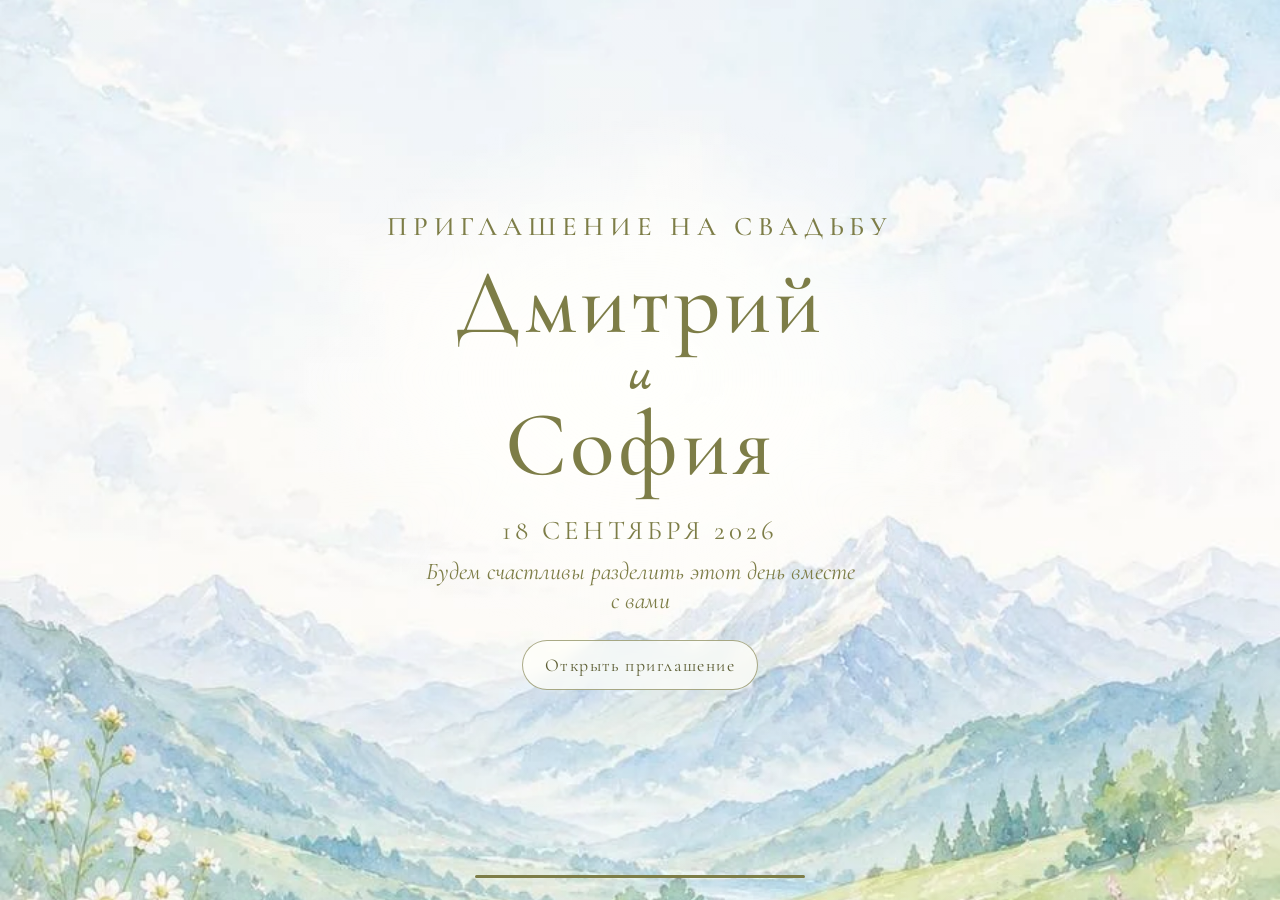
==== commit f17283c1: "Редактирование формулировок" ====
--- a/index.html
+++ b/index.html
@@ -4,11 +4,11 @@
   <meta charset="UTF-8" />
   <meta name="viewport" content="width=device-width, initial-scale=1.0" />
   <meta name="robots" content="noindex,nofollow,noarchive,nosnippet,noimageindex" />
-  <meta name="description" content="Персональное приглашение на свадьбу Дмитрия и Софьи — 18 сентября 2026 года." />
-  <meta property="og:title" content="Свадьба Дмитрия и Софьи" />
+  <meta name="description" content="Персональное приглашение на свадьбу Дмитрия и Софии — 18 сентября 2026 года." />
+  <meta property="og:title" content="Свадьба Дмитрия и Софии" />
   <meta property="og:description" content="Персональное приглашение на свадьбу — 18 сентября 2026 года." />
   <meta property="og:type" content="website" />
-  <title>Свадьба Дмитрия и Софьи</title>
+  <title>Свадьба Дмитрия и Софии</title>
 
   <link rel="preconnect" href="https://fonts.googleapis.com" />
   <link rel="preconnect" href="https://fonts.gstatic.com" crossorigin />
@@ -21,7 +21,7 @@
     <div class="intro__wash" aria-hidden="true"></div>
     <div class="intro__content">
       <p class="intro__eyebrow">Приглашение на свадьбу</p>
-      <h1 class="intro__names">Дмитрий <span>и</span> Софья</h1>
+      <h1 class="intro__names">Дмитрий <span>и</span> София</h1>
       <p class="intro__date">18 сентября 2026</p>
       <p class="intro__line">Будем счастливы разделить этот день вместе с вами</p>
       <button id="openInvitation" class="intro__button" type="button">Открыть приглашение</button>
@@ -37,7 +37,7 @@
       </figure>
       <div class="hero-card__ornament" aria-hidden="true"></div>
       <p class="editorial-label" id="greeting">Дорогие гости!</p>
-      <h1 class="script-title">Дмитрий и Софья</h1>
+      <h1 class="script-title">Дмитрий и София</h1>
       <p class="hero-card__small">приглашают вас на свадьбу</p>
       <p class="hero-card__date">18 · 09 · 2026</p>
       <p class="hero-card__weekday">пятница</p>
@@ -173,11 +173,11 @@
         <div class="dress-code-columns">
           <article>
             <h3>Для девушек</h3>
-            <p>Платья миди или макси, женственные костюмы и лёгкие комплекты в персиковых, пудровых, сливочных, масляно-жёлтых, шалфейных и дымчато-голубых оттенках.</p>
+            <p>Платья мини, миди или макси, либо просто платья, женственные костюмы и лёгкие комплекты в персиковых, пудровых, сливочных, масляно-жёлтых, шалфейных, вишневых и дымчато-голубых оттенках.</p>
           </article>
           <article>
             <h3>Для мужчин</h3>
-            <p>Светло-серые, бежевые, песочные или оливковые костюмы и брюки. Образ можно дополнить аксессуаром в цветах свадьбы.</p>
+            <p>Мужчинам мы предлагаем ориентироваться на классический стиль и приглушённую гамму-серый, синий, графит, коричневый или чёрный.</p>
           </article>
         </div>
         <p class="soft-note">Просим по возможности избегать полностью белых и полностью чёрных образов, неоновых оттенков, спортивной одежды и повседневного денима.</p>
@@ -193,7 +193,7 @@
             <li><strong>Пожалуйста, без цветов.</strong></li>
             <li>Самый ценный подарок для нас — ваше присутствие в этот день.</li>
             <li>Если вы захотите поздравить нас дополнительно, мы будем рады подарку в конверте.</li>
-            <li>Если вам ближе выбрать подарок от себя, нам тоже будет очень приятно — мы будем рады вашему вниманию в любой форме.</li>
+            <li>Если вам хочется подарить что‑то особенное, подобранное с душой, - мы будем очень тронуты и с радостью это примем.</li>
           </ul>
         </div>
         <figure class="wishes-card__art" aria-hidden="true">
@@ -227,7 +227,7 @@
 
         <div class="form-field">
           <label for="contact">Телефон или Telegram</label>
-          <input id="contact" name="contact" type="text" placeholder="Чтобы при необходимости связаться с вами" />
+          <input id="contact" name="contact" type="text" autocomplete="tel" placeholder="Чтобы при необходимости связаться с вами" />
         </div>
 
         <div class="form-field">
@@ -260,7 +260,7 @@
 
     <footer class="footer">
       <p class="script-title">До встречи!</p>
-      <span>Дмитрий и Софья</span>
+      <span>Дмитрий и София</span>
     </footer>
   </main>
 
--- a/styles.css
+++ b/styles.css
@@ -436,6 +436,15 @@
   .palette__swatch { font-size: 12px; }
   .countdown-grid strong { font-size: 35px; }
 }
+
+/* RSVP API states */
+.form-status--success { color: #5f7547; }
+.form-status--error { color: #a85252; }
+button:disabled,
+input:disabled,
+textarea:disabled { cursor: not-allowed; opacity: .62; }
+button[aria-busy="true"] { cursor: wait; }
+
 @media (prefers-reduced-motion: reduce) {
   *, *::before, *::after { animation: none !important; transition: none !important; scroll-behavior: auto !important; }
 }
